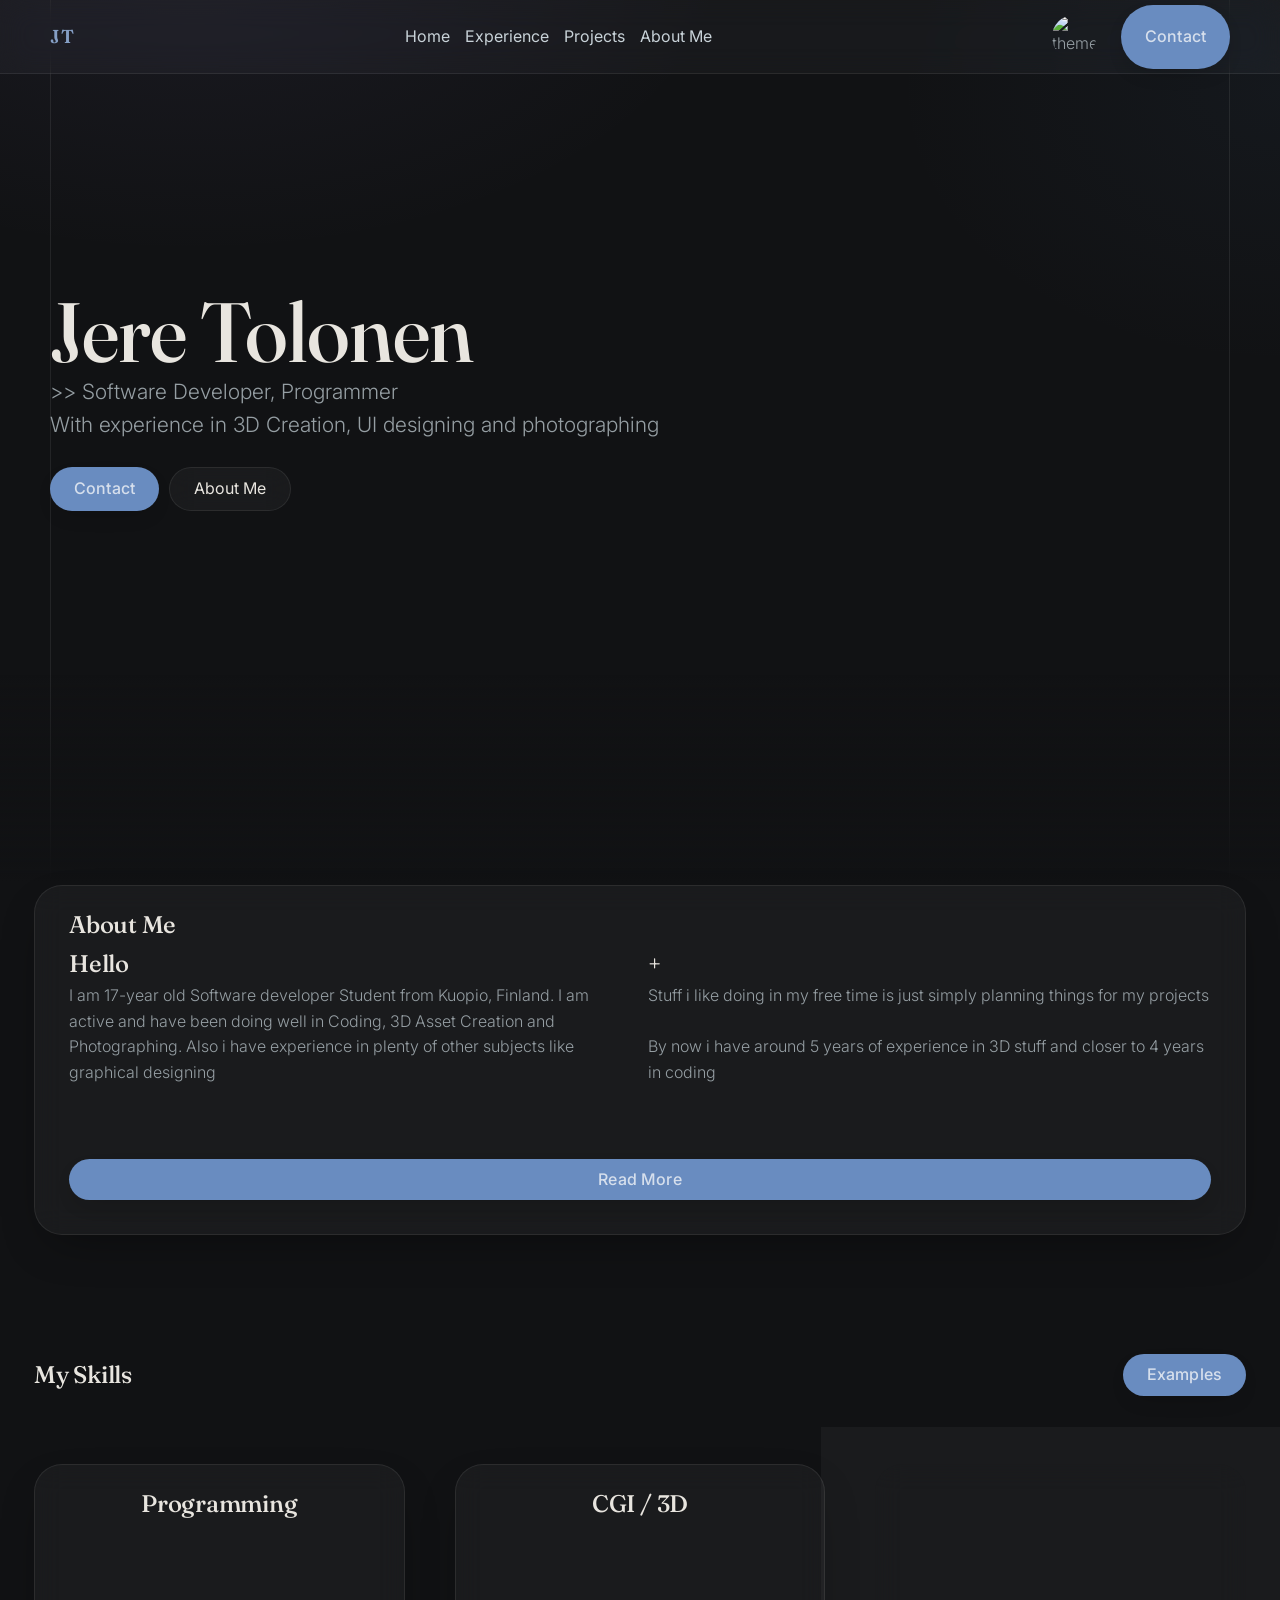
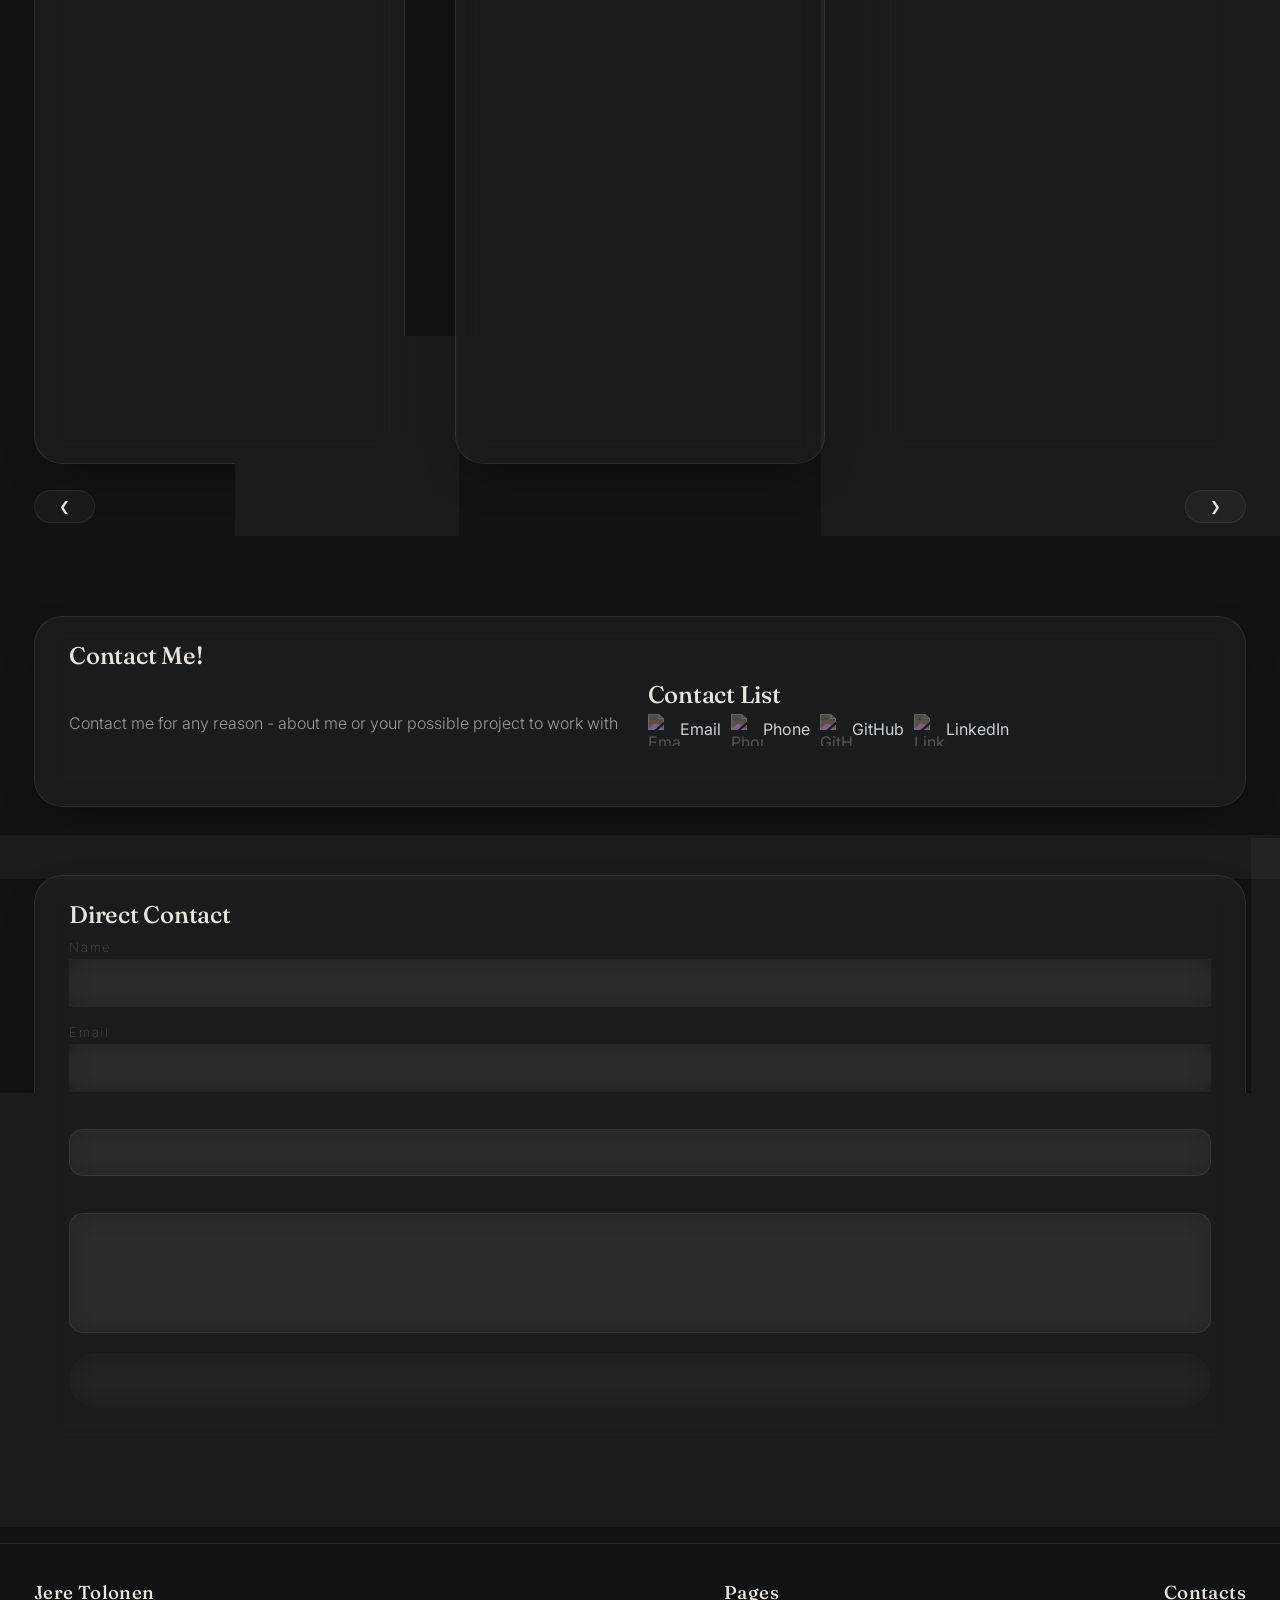
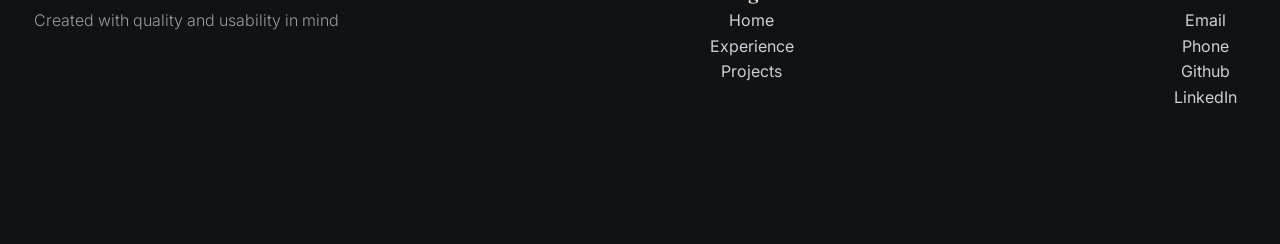
==== index.html @ cc331363 "updated nav with aboutme" ====
<!DOCTYPE html>
<html lang="en">
<head>
    <meta charset="UTF-8">
    <meta name="viewport" content="width=device-width, initial-scale=1.0">
    <title>Home</title>
    <link rel="stylesheet" href="assets/css/style.css">
    <link rel="stylesheet" href="assets/css/dark.css"  id="stylesheet">
    <link rel="icon" type="image/x-icon" href="assets/icons/favicon/dark.png" id="favicon">
</head>
<body>
    <div class="top-line"></div>
    <div class="top-gradient"></div>
    <div class="top-nav row jcc doNotClose mob-view-1">
        <div class="max1600 row jcsb margin-1 doNotClose">
            <div class="nav-right-content asc tab-hide">
                <h3>JT</h3>
            </div>
            <div class="tab-show">
                <button type="button" id="openNav" class="doNotClose">=</button>
            </div>
            <div class="nav-middle-content row jcsb g15 tab-hide">
                <a href="index.html#" class="nav-link asc">Home</a>
                <a href="experience.html" class="nav-link asc">Experience</a>
                <a href="projects.html" class="nav-link asc">Projects</a>
                <a href="aboutme.html" class="nav-link asc">About Me</a>
            </div>
            <div class="nav-left-content asc g15 row">
                <img src="assets/icons/icon_toLight.svg" alt="theme" id="btnThemeChange" class="asc">
                <a href="#" class="main-btn tab-hide">Contact</a>
            </div>
        </div>
        <div id="mobNav" style="display: none;padding-inline: 15px;" class="col doNotClose">
                <a href="index.html#" class="nav-link mob-nav-link top-gray doNotClose">Home</a>
                <a href="experience.html" class="nav-link mob-nav-link top-gray doNotClose">Experience</a>
                <a href="projects.html" class="nav-link mob-nav-link top-gray doNotClose">Projects</a>
                <a href="aboutme.html" class="nav-link mob-nav-link top-gray doNotClose">About Me</a>
        </div>
        <script src="assets/js/openNav.js"></script>
    </div>
    <div class="row jcc">
        <div class="max1600 row jcsb margin-1">
            <div class="h800p col jcc">
                <h1 class="hero-header">Jere Tolonen</h1>
                <p class="hero-paragraph">>> Software Developer, Programmer</p>
                <p class="hero-paragraph">With experience in 3D Creation, UI designing and photographing</p>
                <br>
                <div class="row g10 mob-flex-wrap">
                    <a href="#contact" class="main-btn fs22">Contact</a>
                    <a href="#info" class="secondary-btn fs22">About Me</a>
                </div>
            </div>
        </div>
    </div>

    <br id="info"><br>
    <div class="row jcc">
        <div class="max1600 row jcsb g50 general-padding">
            <div class="m-h350p col container w100 h100 jcsb general-padding">
                <div class="col">
                    <h2>About Me</h2>
                    <div class="row w100 jcsb mob-view-1 g15">
                        <div class="col w100 jcc">
                            <h2>Hello</h2>
                            <p class="fs22">
                                I am 17-year old Software developer Student from Kuopio, Finland.
                                I am active and have been doing well in Coding, 3D Asset Creation and Photographing. 
                                Also i have experience in plenty of other subjects like graphical designing
                                <br><br>
                            </p>
                        </div>
                        <div class="col w100 jcc">
                            <h2>+</h2>
                            <p class="fs22">
                                Stuff i like doing in my free time is just simply planning things for my projects
                                <br><br>
                                By now i have around 5 years of experience in 3D stuff and closer to 4 years in coding
                            </p>
                            <br>
                        </div>
                    </div>
                </div>
                <div class="row">
                    <a href="aboutme.html" class="main-btn fs22 w100">Read More</a>
                </div>
            </div>
        </div>
    </div>
    <br id="abt"><br>
    <div class="row jcc">
        <div class="max1600 row jcsb g25 general-padding aic">
            <h2>
                My Skills
            </h2>
            <a href="projects.html" class="main-btn fs22">Examples</a>
        </div>
    </div>
    <div class="row jcc">
        <div class="max1600 w100 general-padding">

            <div class="carousel-wrapper">

                <div class="carousel-viewport">
                    <div class="row jcsb g50 mob-view-1 carousel-track" id="carouselTrack">

                        <div class="h600p col container w100 h100 jcsb aic click-hover"
                            onclick="window.location.href='projects.html#programming'">
                            <h2>Programming</h2>
                            <div class="img-wrapper">
                                <img src="assets/images/programming.webp" class="img-showcase">
                            </div>
                        </div>

                        <div class="h600p col container w100 h100 jcsb aic click-hover"
                            onclick="window.location.href='projects.html#threed'">
                            <h2>CGI / 3D</h2>
                            <div class="img-wrapper">
                                <img src="assets/images/placeholder.webp" class="img-showcase">
                            </div>
                        </div>

                        <div class="h600p col container w100 h100 jcsb aic click-hover"
                            onclick="window.location.href='projects.html#designing'">
                            <h2>UI / Graphics Design</h2>
                            <div class="img-wrapper">
                                <img src="assets/images/placeholder.webp" class="img-showcase">
                            </div>
                        </div>

                    </div>
                </div>
                <br>
                <div class="tab-hide row jcsb" id="caroucel-buttons">
                    <button class="secondary-btn " onclick="slideCarousel(-300)">❮</button>
                    <button class="secondary-btn " onclick="slideCarousel(300)">❯</button>
                </div>
            </div>

        </div>
    </div>
    <script src="assets/js/skill_caroucel.js"></script>
    <br>
    <div class="row jcc" id="contact">
        <div class="max1600 row jcsb g50 general-padding">
            <div class="m-h100p col container w100 h100 jcsb general-padding">
                <div class="col">
                    <h2>Contact Me!</h2>
                    <div class="row w100 aic jcsb mob-view-1 g15">
                        <div class="col w100">
                            <p class="fs22">
                                Contact me for any reason - about me or your possible project to work with
                            </p>
                        </div>
                        <div class="col w100">
                            <h2>Contact List</h2>
                            <p class="fs22 row g10 mob-flex-wrap">
                                <a href="mailto:tolonenjere0@gmail.com" class="nav-link asc row aic "><img src="assets/icons/contact32.png" alt="Email" class="h32p w32p ico-invert"> Email</a>
                                <a href="tel:+358401687440" class="nav-link asc row aic "><img src="assets/icons/earth32.png" alt="Phone" class="h32p w32p ico-invert"> Phone</a>
                                <a href="https://github.com/VisualPlate" class="nav-link asc row aic "><img src="assets/icons/brands-github.svg" alt="GitHub" class="h32p w32p ico-invert"> GitHub</a>
                                <a href="https://www.linkedin.com/in/jere-tolonen/" class="nav-link asc row aic "><img src="assets/icons/brands-linkedin-in.svg" alt="LinkedIn" class="h32p w32p ico-invert">LinkedIn</a>
                            </p>
                            <br>
                        </div>
                    </div>
                </div>
            </div>
        </div>
    </div>
    <div class="row jcc">
        <div class="max1600 row jcsb g50 general-padding">
            <div class="m-h350p col container w100 h100 jcsb general-padding">
                <h2>Direct Contact</h2>
                <div class="col">
                    <form id="contact-form" class="w100">
                        <input type="hidden" name="time" id="dateData" value="">
                        <label>Name</label><br>
                        <input type="text" name="name" required class="w100">
                        <label>Email</label><br>
                        <input type="email" name="email" required class="w100">
                        <label>Subject</label><br>
                        <input type="text" name="title" required class="w100">
                        <label>Message</label><br>
                        <textarea name="message" required class="w100"></textarea>
                        <br>
                        <input type="submit" value="Send" class="w100 container col jcc aic" id="btnSubmit">
                    </form> 
                    <script type="text/javascript" src="https://cdn.jsdelivr.net/npm/@emailjs/browser@4/dist/email.min.js"></script>
                    <script type="text/javascript">
                        (function() {
                            emailjs.init({
                              publicKey: "Tw5zwqrTEbkOiDViO",
                            });
                        })();
                    </script>
                    <script type="text/javascript">
                            window.onload = function() {
                                document.getElementById('contact-form').addEventListener('submit', function(event) {
                                    event.preventDefault();
                                    emailjs.sendForm('service_gihnpk8', 'template_mrg7cyg', this)
                                        .then(() => {
                                            console.log('SUCCESS!');
                                            document.getElementById("btnSubmit").disabled = true
                                        }, (error) => {
                                            console.log('FAILED...', error);
                                        });
                                });
                            }
                        const curDate = new Date();
                        const dateData = document.getElementById("dateData");
                        dateData.value = curDate;
                    </script>
                </div>
            </div>
        </div>
    </div>
    <br><br>
    <div class="row jcc top-gray">
        <div class="max1600 col jcsb general-padding">
            <div class="row jcsb mob-view-2">
                <div>
                    <h3>Jere Tolonen</h3>
                    <p>
                        Created with quality and usability in mind
                    </p>
                </div>
                <div class="col aic">
                    <h3>Pages</h3>
                    <a href="index.html#" class="nav-link">Home</a>
                    <a href="experience.html#" class="nav-link">Experience</a>
                    <a href="projects.html#" class="nav-link">Projects</a>
                </div>
                <div class="col aic">
                    <h3>Contacts</h3>
                    <a href="mailto:tolonenjere0@gmail.com" class="nav-link"> Email</a>
                    <a href="tel:+358401687440" class="nav-link"> Phone</a>
                    <a href="https://github.com/VisualPlate" class="nav-link"> Github</a>
                    <a href="https://www.linkedin.com/in/jere-tolonen/" class="nav-link"> LinkedIn</a>
                </div>
            </div>
        </div>
    </div>
    <div style="height: 100px;">
        
    </div>
    <script src="assets/js/theme.js"></script>
</body>
</html>
---- assets/css/style.css ----
@import url('https://fonts.googleapis.com/css2?family=Fraunces:ital,opsz,wght@0,9..144,300;0,9..144,400;0,9..144,500;0,9..144,600;1,9..144,400&family=Inter:wght@300;400;500;600&display=swap');

* {box-sizing: border-box;}

::-webkit-scrollbar {
  width: 10px;
  height: 10px;
}

::-webkit-scrollbar-track {
  background: var(--bg-body);
}

::-webkit-scrollbar-thumb {
  background: var(--gray-alt);
  border-radius: 10px;
}

::-webkit-scrollbar-thumb:hover {
  background: var(--accent1);
}

* {box-sizing: border-box;}
html {
    scroll-behavior: smooth;
}
html,body {
    height: 100%;
    margin: 0;
}
p {margin: 0;}
h1,h2,h3,h4,h5,h6 {
    margin: 0;
    color: var(--text-main);
    font-family: 'Fraunces', Georgia, serif;
    font-weight: 500;
    letter-spacing: -0.01em;
}
body{
    background: var(--bg-body);
    background-image:
        radial-gradient(ellipse 900px 500px at 15% -5%, rgba(150, 135, 217, 0.07), transparent 60%),
        radial-gradient(ellipse 700px 500px at 100% 10%, rgba(79, 121, 169, 0.06), transparent 55%);
    background-attachment: fixed;
    color: var(--text-secondary);
    font-family: 'Inter', 'Segoe UI', Tahoma, Geneva, Verdana, sans-serif;
    font-weight: 300;
    min-width: 300px;
    line-height: 1.6;
    -webkit-font-smoothing: antialiased;
    overflow-x: hidden;
}

/* ---------- structural chrome ---------- */
.top-gradient {
    position: fixed;
    top: 0;
    left: 0;
    width: 100%;
    height: 100%;
    background: linear-gradient(to bottom, #ffffff00 75%, var(--bg-body) 98%);
    pointer-events: none;
}
.top-line {
    position: fixed;
    top: 0;
    left: 0;
    width: calc(100% - 100px);
    height: 100%;
    border-inline: var(--gray) solid 1px;
    margin-inline: 50px;
    pointer-events: none;
    z-index: -1;
}
.top-nav {
    position: fixed;
    z-index: 1000;
    top: 0;
    left: 0;
    height: 74px;
    width: 100%;
    background-color: var(--bg-nav-alt);
    backdrop-filter: blur(var(--glass-blur)) saturate(140%);
    -webkit-backdrop-filter: blur(var(--glass-blur)) saturate(140%);
    border-bottom: var(--glass-border) 1px solid;
    transition: background-color .3s ease, border-color .3s ease;
}
.top-nav h3 {
    font-family: 'Fraunces', Georgia, serif;
    letter-spacing: 0.06em;
    font-weight: 600;
    background: var(--accent1-soft);
    -webkit-background-clip: text;
    background-clip: text;
    color: transparent;
}
.margin-1 {
    width: calc(100% - 100px);
    margin-inline: 50px;
}
.mob-view-1 {
    display: flex;
    flex-direction: row;
}
.max1600 {max-width: 1600px; width: 100%;}
.max1400 {max-width: 1400px; width: 100%;}
.max1200 {max-width: 1200px; width: 100%;}
.row,.col {display: flex;}
.row {flex-direction: row;}
.col {flex-direction: column;}

.jcsb {justify-content: space-between;}
.jcc {justify-content: center;}

.aic {align-items: center;}
.ail {align-items: left;}
.air {align-items: right;}

/*align self*/
.asc,.asl,.asr {display: flex;}
.asc {align-self: center;}
.asl {align-self: left;}
.asr {align-self: right;}

/*justify self*/
.jsc,.jsl,.jsr {display: flex;}
.jsc {justify-self: center;}
.jsl {justify-self: left;}
.jsr {justify-self: right;}

.w100 {width: 100%;}
.w75 {width: 75%;}
.w50 {width: 50%;}


.w800p {width: 800px;}
.w600p {width: 600px;}
.w500p {width: 500px;}
.w400p {width: 400px;}
.w300p {width: 300px;}
.w200p {width: 200px;}
.w100p {width: 100px;}
.w32p {width: 32px;}

.h100 {height: 100%;}
.h50 {height: 50%;}

.vh100 {height: 100vh;}

.h800p {height: 800px;}
.h600p {height: 600px;}
.h500p {height: 500px;}
.h400p {height: 400px;}
.h300p {height: 300px;}
.h32p {height: 32px;}
.m-h600p {min-height: 600px;}
.m-h350p {min-height: 350px;}
.m-h150p {min-height: 150px;}
.m-h100p {min-height: 150px;}

.g5 {gap: 5px;}
.g10 {gap: 10px;}
.g15 {gap: 15px;}
.g25 {gap: 25px;}
.g50 {gap: 50px;}

.fs48 {font-size: 48px;}
.fs32 {font-size: 32px;}
.fs36 {font-size: 36px;}
.fs42 {font-size: 42px;}
.fs28 {font-size: 28px;}
.fs24 {font-size: 24px;}
.fs18 {font-size: 18px;}
.general-padding {padding: 34px;}

/* ---------- eyebrow / editorial labels ---------- */
.eyebrow {
    display: inline-flex;
    align-items: center;
    gap: 10px;
    font-family: 'Inter', sans-serif;
    font-size: 13px;
    font-weight: 500;
    letter-spacing: 0.24em;
    text-transform: uppercase;
    color: var(--accent1);
    margin-bottom: 14px;
}
.eyebrow::before {
    content: "";
    width: 22px;
    height: 1px;
    background: linear-gradient(90deg, var(--accent2), var(--accent1));
}

.text-gradient-accent1 {
    background: linear-gradient(135deg, var(--accent1-soft) 0%, var(--accent1) 45%, var(--accent2) 100%);
    -webkit-background-clip: text;
    background-clip: text;
    color: transparent;
}

/* ---------- theme toggle / hamburger ---------- */
#btnThemeChange{
    width: 64px;
    height: 64px;
    padding: 10px;
    border-radius: 50%;
    filter: invert(var(--image-invert-ratio));
    transition: background-color .25s ease, transform .4s cubic-bezier(.2,.8,.2,1), filter .2s ease;
}
#btnThemeChange:hover{
    background-color: var(--glass-bg-strong);
    filter: invert(var(--image-invert-ratio-h));
    transform: rotate(25deg);
}
.nav-link {
    color: var(--text-main-alt);
    text-decoration: none;
    position: relative;
    font-weight: 400;
    transition: color .25s ease;
}
.nav-link::after {
    content: "";
    position: absolute;
    left: 0;
    bottom: -4px;
    width: 0%;
    height: 1px;
    background: linear-gradient(90deg, var(--accent2), var(--accent1));
    transition: width .3s ease;
}
.nav-link:hover {
    color: var(--accent1-soft);
    text-decoration: none;
}
.nav-link:hover::after {
    width: 100%;
}

/* ---------- buttons ---------- */
button {
    display: flex;
    align-items: center;
    justify-content: center;
    max-height: 64px;
}
.main-btn {
    color: var(--btn-text);
    background: var(--btn-bg);
    padding: 8px 24px;
    border-radius: 999px;
    font-weight: 500;
    text-decoration: none;
    display: inline-flex;
    align-items: center;
    justify-content: center;
    box-shadow: var(--shadow-soft);
    transition:  box-shadow .3s ease, background .3s ease;
    letter-spacing: 0.01em;
}
.main-btn:hover {
    background: var(--btn-bg-hover);
    box-shadow: var(--glow-accent1);
}

.secondary-btn {
    color: var(--text-main);
    background: var(--glass-bg);
    border-radius: 999px;
    padding: 8px 24px;
    font-weight: 400;
    text-decoration: none;
    border: var(--glass-border) solid 1px;
    display: inline-flex;
    align-items: center;
    justify-content: center;
    backdrop-filter: blur(var(--glass-blur));
    -webkit-backdrop-filter: blur(var(--glass-blur));
    transition: border-color .3s ease, color .3s ease, box-shadow .3s ease;
}
.secondary-btn:hover {
    color: var(--accent1-soft);
    border: var(--accent1) solid 1px;
    box-shadow: var(--glow-accent1);
}

/* ---------- hero ---------- */
.hero-header {
    font-size: 84px;
    line-height: 1.02;
    font-weight: 500;
}
.hero-paragraph {
    font-size: 21px;
    font-weight: 300;
    color: var(--text-secondary);
    max-width: 620px;
}

/* ---------- glass containers ---------- */
.container {
    border: var(--glass-border) 1px solid;
    padding-top: 20px;
    background: var(--glass-bg);
    backdrop-filter: blur(var(--glass-blur)) saturate(120%);
    -webkit-backdrop-filter: blur(var(--glass-blur)) saturate(120%);
    border-radius: 28px;
    box-shadow: var(--shadow-ambient);
    transition: border-color .4s ease, box-shadow .4s ease, transform .4s cubic-bezier(.2,.8,.2,1), background .4s ease;
}
.container-no-p {
    border: var(--glass-border) 1px solid;
    background: var(--glass-bg);
    backdrop-filter: blur(var(--glass-blur)) saturate(120%);
    -webkit-backdrop-filter: blur(var(--glass-blur)) saturate(120%);
    border-radius: 28px;
    box-shadow: var(--shadow-ambient);
    transition: border-color .4s ease, box-shadow .4s ease, transform .4s cubic-bezier(.2,.8,.2,1), background .4s ease;
}
.img-wrapper {
    width: 100%;
    aspect-ratio: 1 / 1;
    overflow: hidden;
    border-radius: 28px;
    max-height: 400px;
}
.img-showcase {
    object-fit: cover;
    transform: rotateX(65deg) rotateZ(35deg) translateY(-440px) translateX(-200px);
    position: relative;
    z-index: 1;
    filter: saturate(0.9) contrast(1.05);
}
.img-project {
    border-radius: 28px;
    border-top-right-radius: 0px;
    border-bottom-right-radius: 0px;
    width: 100%;
    min-width: 500px;
    height: 100%;
    object-fit: cover;
    filter: saturate(0.92) contrast(1.03);
}
.click-hover {cursor: pointer;}
#openNav {
    width: 50px;
    height: 50px;
    border: var(--glass-border) 1px solid;
    background: var(--glass-bg);
    backdrop-filter: blur(var(--glass-blur));
    -webkit-backdrop-filter: blur(var(--glass-blur));
    border-radius: 16px;
    color: var(--text-main);
    font-size: 28px;
    transition: transform .34s cubic-bezier(.2,.8,.2,1), color .3s ease, border-color .3s ease;
}
#openNav:hover {
    color: var(--accent1);
    border-color: var(--accent1);
    transform: rotateZ(-90deg);
}
.top-gray {
    border-top: var(--glass-border) solid 1px;
    margin-top: 3px;
}
.ico-invert {
    filter: invert(var(--icon-invert-ratio));
    transition: filter .25s ease, opacity .25s ease;
    opacity: 0.85;
}
.ico-invert:hover {
    filter: invert(var(--icon-invert-ratio-h));
    opacity: 1;
}

input, textarea {
    border: 1px solid var(--glass-border);
    color: var(--text-main);
    background-color: var(--glass-bg);
    backdrop-filter: blur(var(--glass-blur));
    -webkit-backdrop-filter: blur(var(--glass-blur));
    border-radius: 14px;
    resize: none;
    min-height: 46px;
    overflow: auto;
    padding: 12px 16px;
    font-family: 'Inter', sans-serif;
    font-size: 18px;
    margin-bottom: 12px;
    transition: border-color .25s ease, box-shadow .25s ease;
}
input:focus, textarea:focus {
    outline: none;
    border-color: var(--accent1);
    box-shadow: var(--glow-accent1);
}
textarea {
    min-height: 120px;
}
label {
    font-size: 13px;
    letter-spacing: 0.14em;
    text-transform: capitalize;
    color: var(--text-faint);
    font-weight: 100;
}

/* ---------- footer ---------- */
.top-gray h3 {
    letter-spacing: 0.02em;
}

/* ---------- scroll reveal ---------- */
.reveal {
    opacity: 0;
    transform: translateY(28px);
    filter: blur(6px);
    transition: opacity .8s cubic-bezier(.2,.8,.2,1), transform .8s cubic-bezier(.2,.8,.2,1), filter .8s ease;
}
.reveal.visible {
    opacity: 1;
    transform: translateY(0);
    filter: blur(0);
}

@media (min-width:1000px) {
    .tab-show {
        display: none;
    }
    .container:hover {
        border-color: var(--glass-border-strong);
        box-shadow: var(--shadow-ambient), var(--glow-accent1);
    }
    .container-no-p:hover {
        border-color: var(--glass-border-strong);
        box-shadow: var(--shadow-ambient), var(--glow-accent1);
    }

    .img-showcase:hover {
        animation: forwards infinite img-showcase-mover 5s ease-in-out;
    }
    @keyframes img-showcase-mover {
        0% {
            transform: rotateX(65deg) rotateZ(35deg) translateY(-440px) translateX(-200px);
        }
        50% {
            transform: rotateX(65deg) rotateZ(35deg) translateY(-400px) translateX(-200px);
        }
        100% {
            transform: rotateX(65deg) rotateZ(35deg) translateY(-440px) translateX(-200px);
        }
    }
}
@media (min-width:1364px) {
    #caroucel-buttons {
        display: none;
    }
}
@media (max-width:1000px) {
    .tab-show {
        display: flex;
    }
    .tab-hide {
        display: none;
    }
    #btnThemeChange {
        position: fixed;
        top: 10px;
        right: 42px;
        z-index: 1005;
    }
    .img-showcase { 
        transform: rotateX(65deg) rotateZ(35deg) translateY(-600px) translateX(-550px);
    }
    .hero-header {
        font-size: 56px;
    }

    .img-wrapper {
        margin: unset;
        max-height: unset;
    }
    .mob-view-1 {
        flex-direction: column;
    }
    .top-nav {
        height: auto;
        padding-block: 15px;
    }
    .mob-nav-link {
        font-size: 38px;
    }
    .img-project {
        width: 100%;
        aspect-ratio: 2 / 1;
        min-width: unset;
    }
}
@media (max-width:800px) {
    
    .img-showcase { 
        transform: rotateX(65deg) rotateZ(35deg) translateY(-300px) translateX(-350px);
    }
    .hero-header {
        font-size: 44px;
    }
    
}
@media (max-width:600px) {
    .mob-view-2 {
        flex-direction: column;
    }
    .mob-flex-wrap {
        display: flex;
        flex-direction: row;
        flex-wrap: wrap;
        margin-inline: 12px;
    }
    .mob-flex-wrap a {
        width: 100% !important;
    }
}
---- assets/css/dark.css ----
:root {
    /* core surfaces */
    --bg-body: #111214;
    --bg-body-alt: #15171a;
    --bg-nav: #141619;
    --bg-nav-alt: rgba(255,255,255,0.03);

    /* surfaces / glass */
    --glass-bg: rgba(255,255,255,0.04);
    --glass-bg-strong: rgba(255,255,255,0.06);
    --glass-border: rgba(255,255,255,0.08);
    --glass-border-strong: rgba(255,255,255,0.12);
    --glass-blur: 14px;

    /* accent palette (muted bronze) */
    --accent1: #385888;
    --accent1-soft: #859fc5;
    --accent2: #698cc0;
    --accent2-deep: #87a5d1;

    /* buttons */
    --btn-bg: var(--accent2);
    --btn-bg-hover: var(--accent2-deep);
    --btn-text: #d6dfec;

    /* typography */
    --text-main: #e8e5df;
    --text-main-alt: #c8d2d8;
    --text-secondary: #959ea3;
    --text-faint: #6f777b;

    /* borders / neutrals */
    --gray: rgba(255,255,255,0.08);
    --gray-alt: rgba(255,255,255,0.14);
    --dark-gray: rgba(0,0,0,0.32);

    /* shadows */
    --shadow-ambient: 0 18px 48px -18px rgba(0,0,0,0.45);
    --shadow-soft: 0 8px 24px -12px rgba(0,0,0,0.32);
    --glow-accent1: 0 0 0 1px rgba(130, 175, 201,0.18),
                    0 6px 18px -8px rgba(130, 175, 201, 0.18);

    /* radii (less rounded) */
    --radius-sm: 8px;
    --radius-md: 12px;
    --radius-lg: 16px;
    --radius-xl: 20px;

    /* images */
    --image-invert-ratio: 0%;
    --image-invert-ratio-h: 12%;

    --icon-invert-ratio:70%;
    --icon-invert-ratio-h:80%;
}
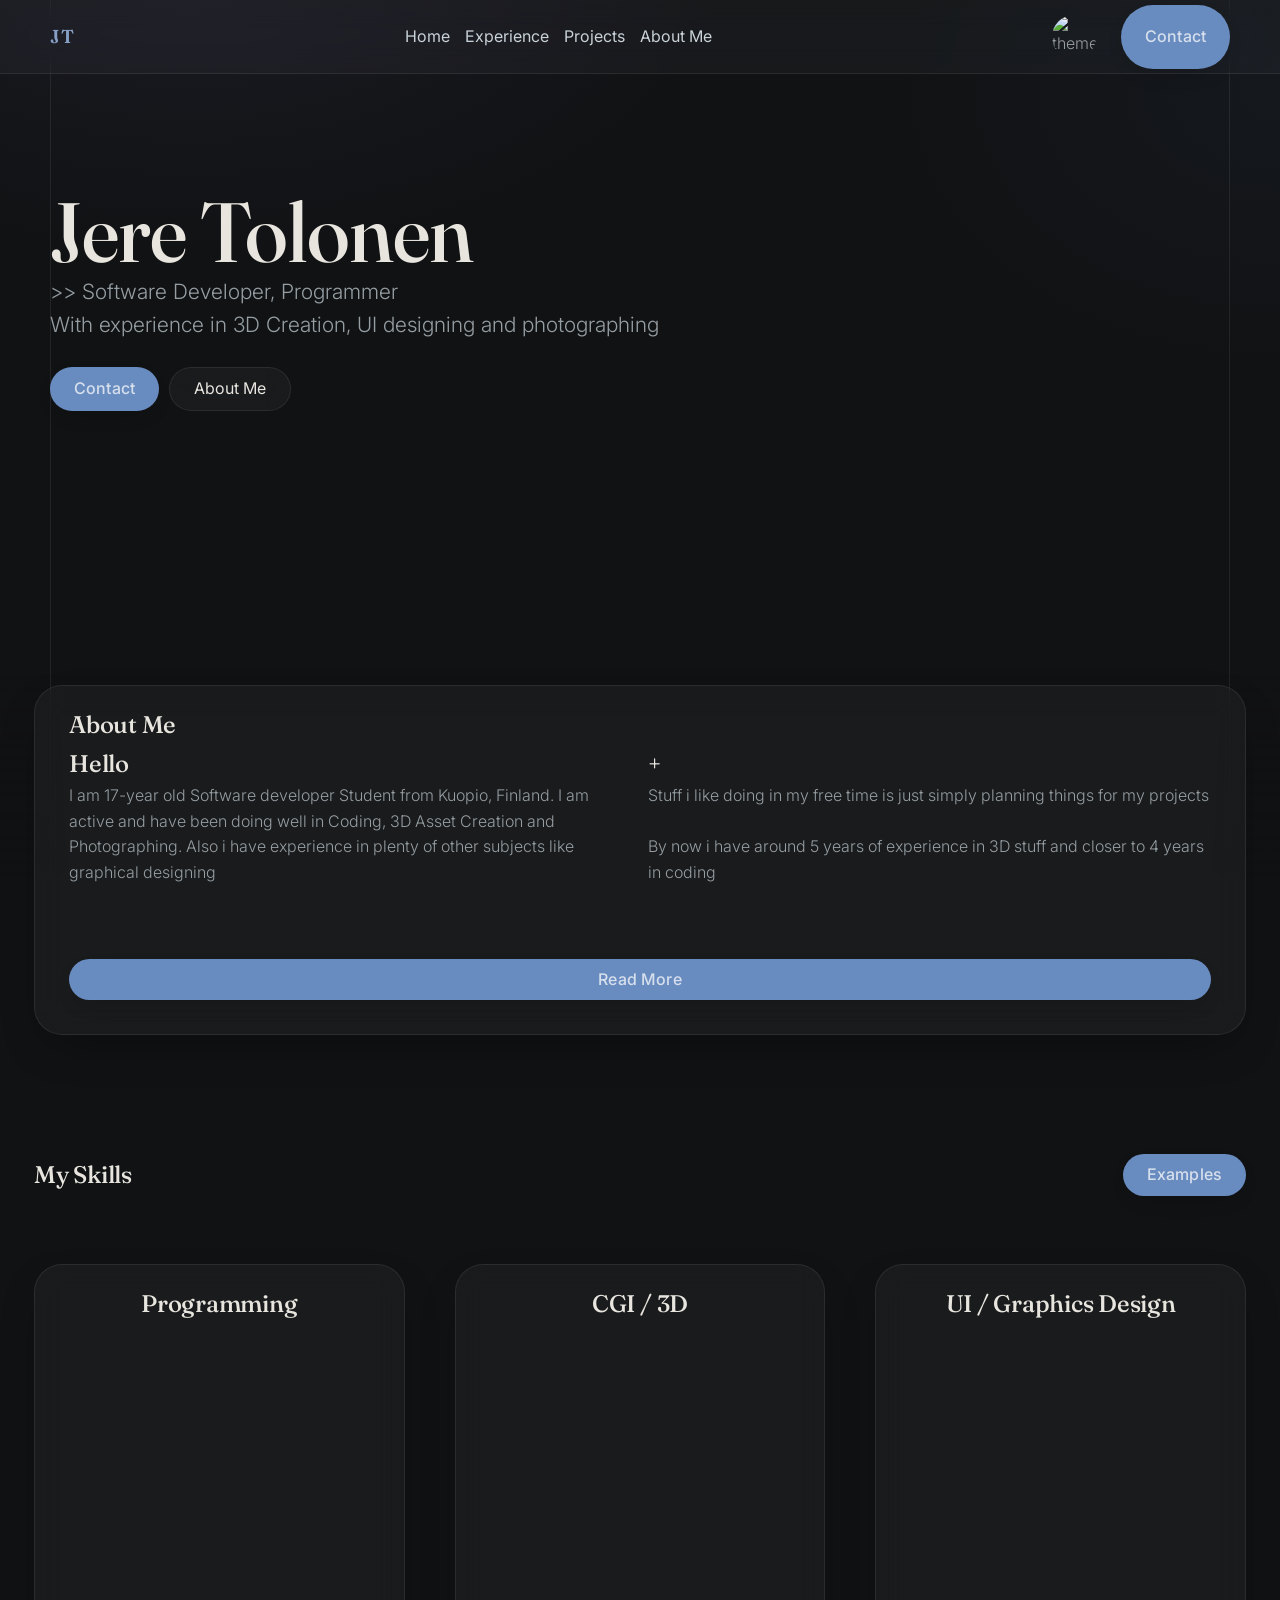
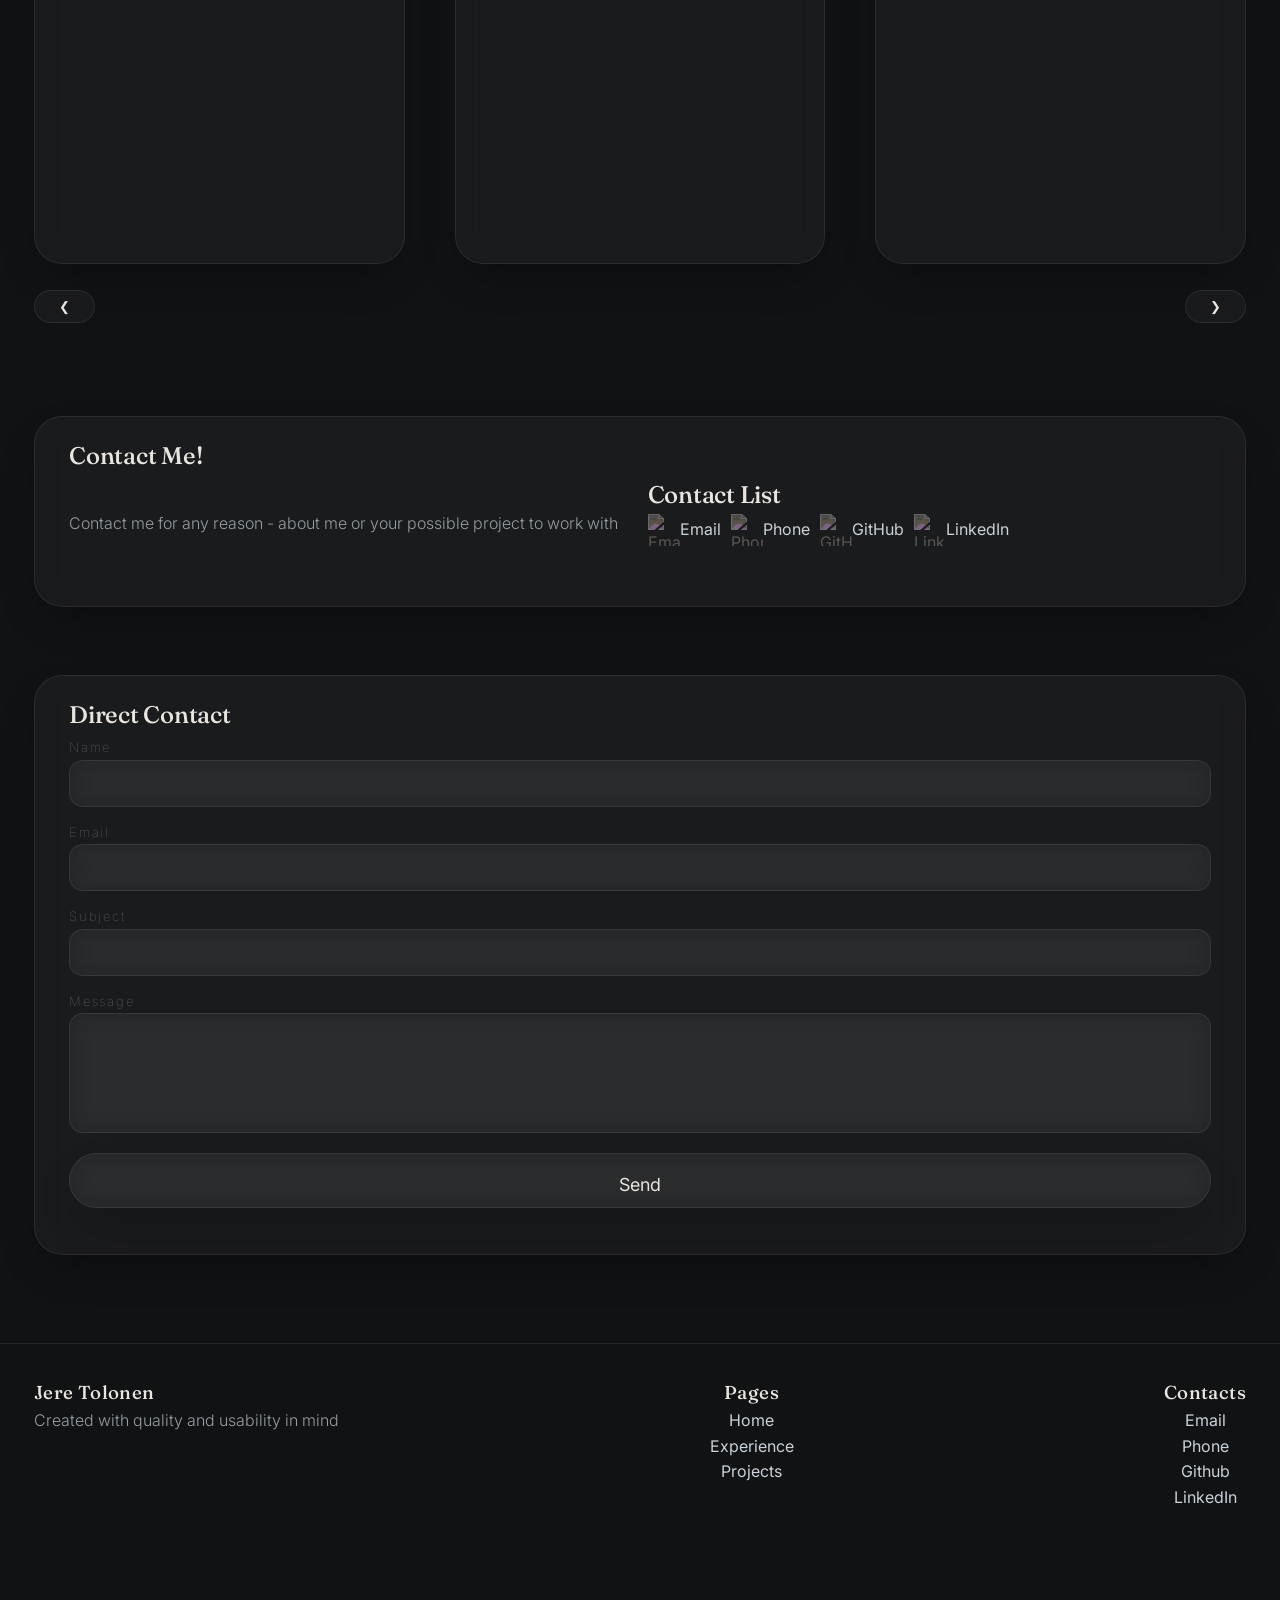
==== commit cd3e4f67: "changed scaling of hero sections" ====
--- a/index.html
+++ b/index.html
@@ -31,16 +31,16 @@
             </div>
         </div>
         <div id="mobNav" style="display: none;padding-inline: 15px;" class="col doNotClose">
-                <a href="index.html#" class="nav-link mob-nav-link top-gray doNotClose">Home</a>
-                <a href="experience.html" class="nav-link mob-nav-link top-gray doNotClose">Experience</a>
-                <a href="projects.html" class="nav-link mob-nav-link top-gray doNotClose">Projects</a>
-                <a href="aboutme.html" class="nav-link mob-nav-link top-gray doNotClose">About Me</a>
+            <a href="index.html#" class="nav-link mob-nav-link top-gray doNotClose">Home</a>
+            <a href="experience.html" class="nav-link mob-nav-link top-gray doNotClose">Experience</a>
+            <a href="projects.html" class="nav-link mob-nav-link top-gray doNotClose">Projects</a>
+            <a href="aboutme.html" class="nav-link mob-nav-link top-gray doNotClose">About Me</a>
         </div>
         <script src="assets/js/openNav.js"></script>
     </div>
     <div class="row jcc">
         <div class="max1600 row jcsb margin-1">
-            <div class="h800p col jcc">
+            <div class="m-h600p col jcc">
                 <h1 class="hero-header">Jere Tolonen</h1>
                 <p class="hero-paragraph">>> Software Developer, Programmer</p>
                 <p class="hero-paragraph">With experience in 3D Creation, UI designing and photographing</p>
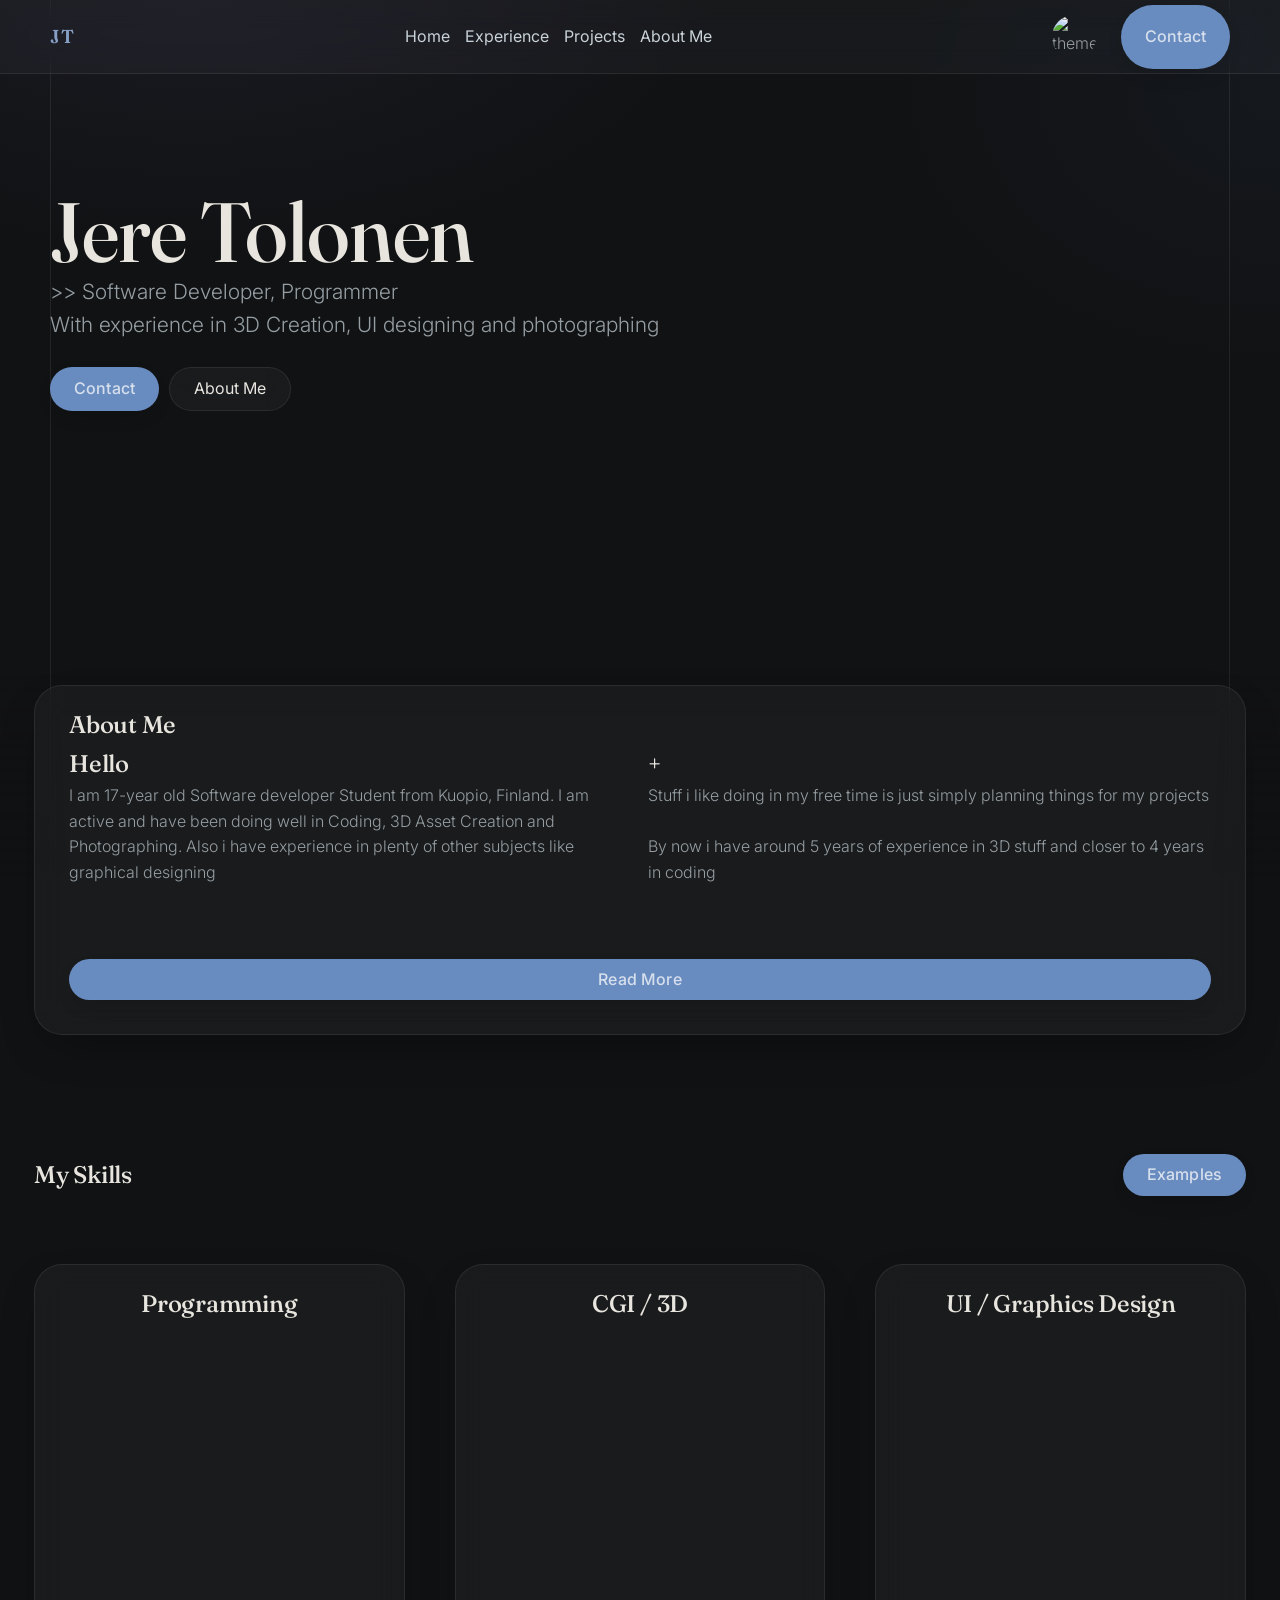
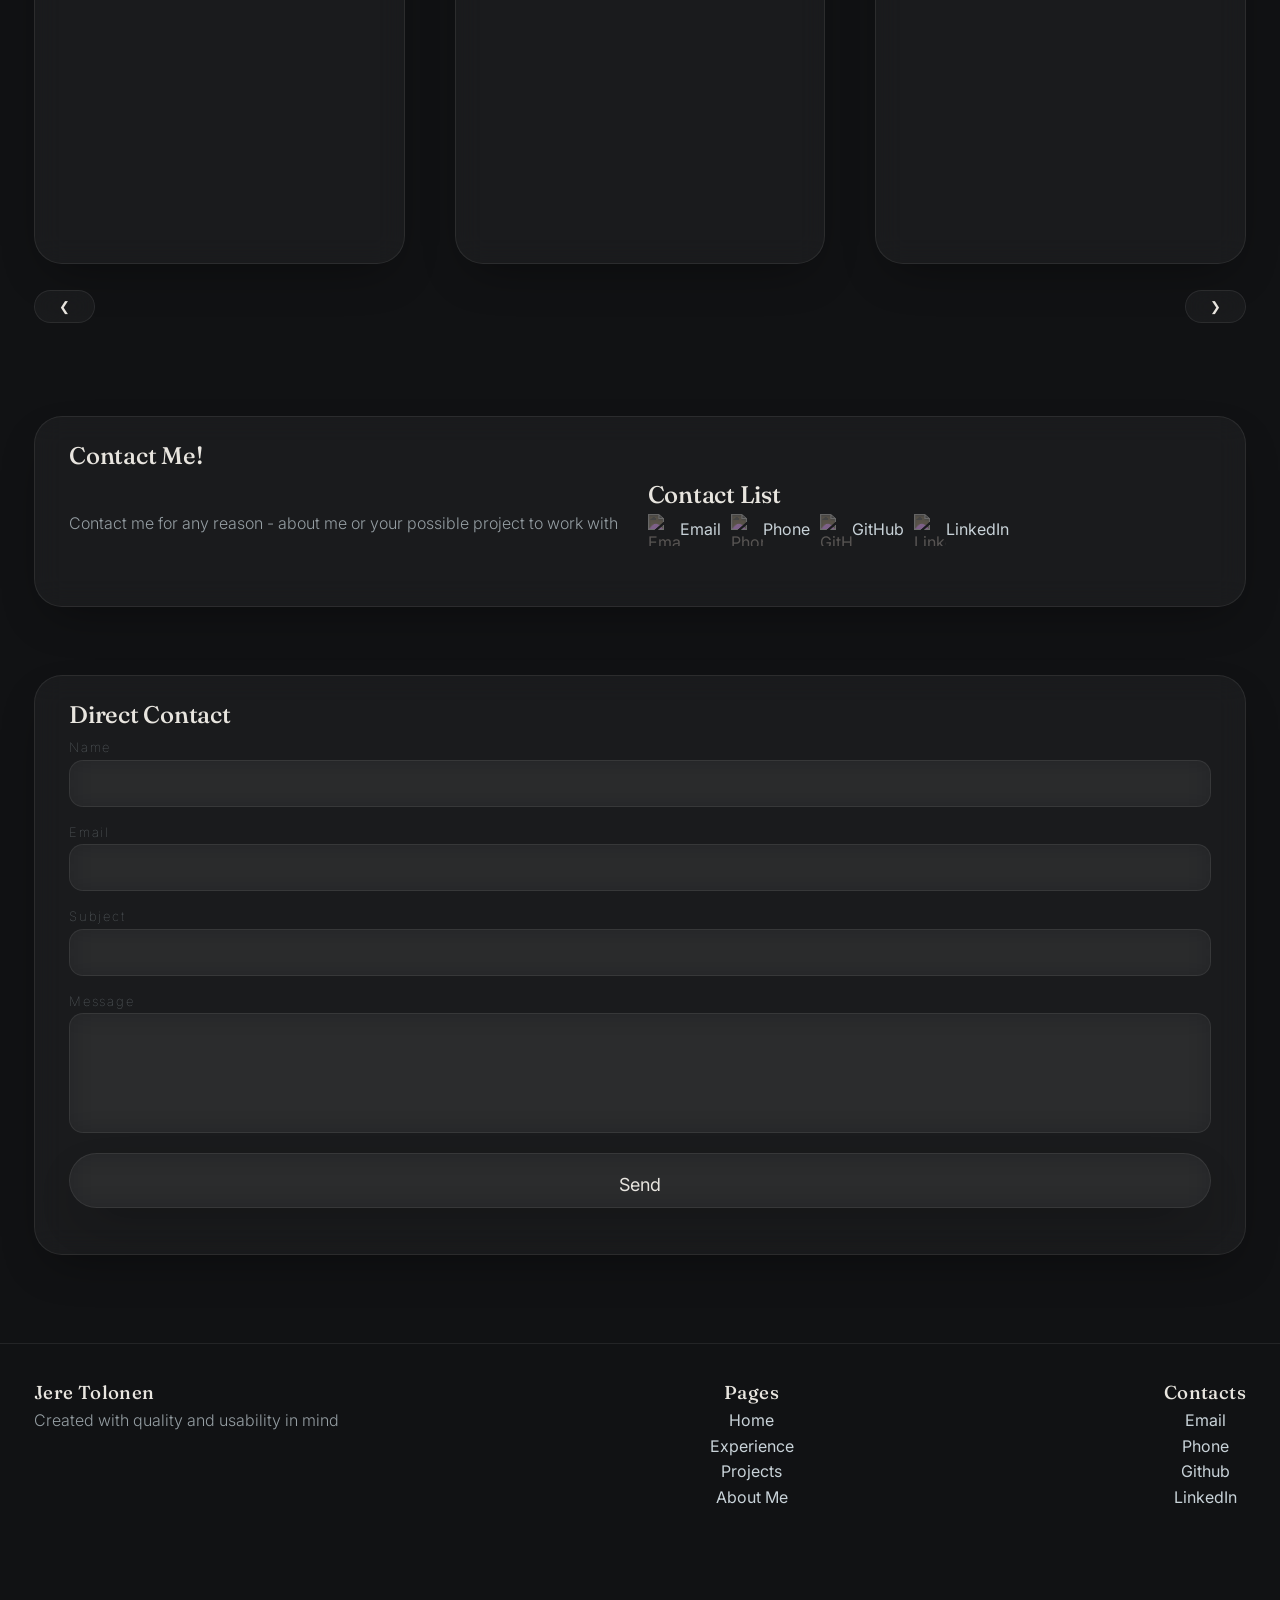
==== commit 22c675df: "quick improvement" ====
--- a/index.html
+++ b/index.html
@@ -228,6 +228,7 @@
                     <a href="index.html#" class="nav-link">Home</a>
                     <a href="experience.html#" class="nav-link">Experience</a>
                     <a href="projects.html#" class="nav-link">Projects</a>
+                    <a href="aboutme.html#" class="nav-link">About Me</a>
                 </div>
                 <div class="col aic">
                     <h3>Contacts</h3>
--- a/assets/css/style.css
+++ b/assets/css/style.css
@@ -212,7 +212,6 @@
 #btnThemeChange:hover{
     background-color: var(--glass-bg-strong);
     filter: invert(var(--image-invert-ratio-h));
-    transform: rotate(25deg);
 }
 .nav-link {
     color: var(--text-main-alt);
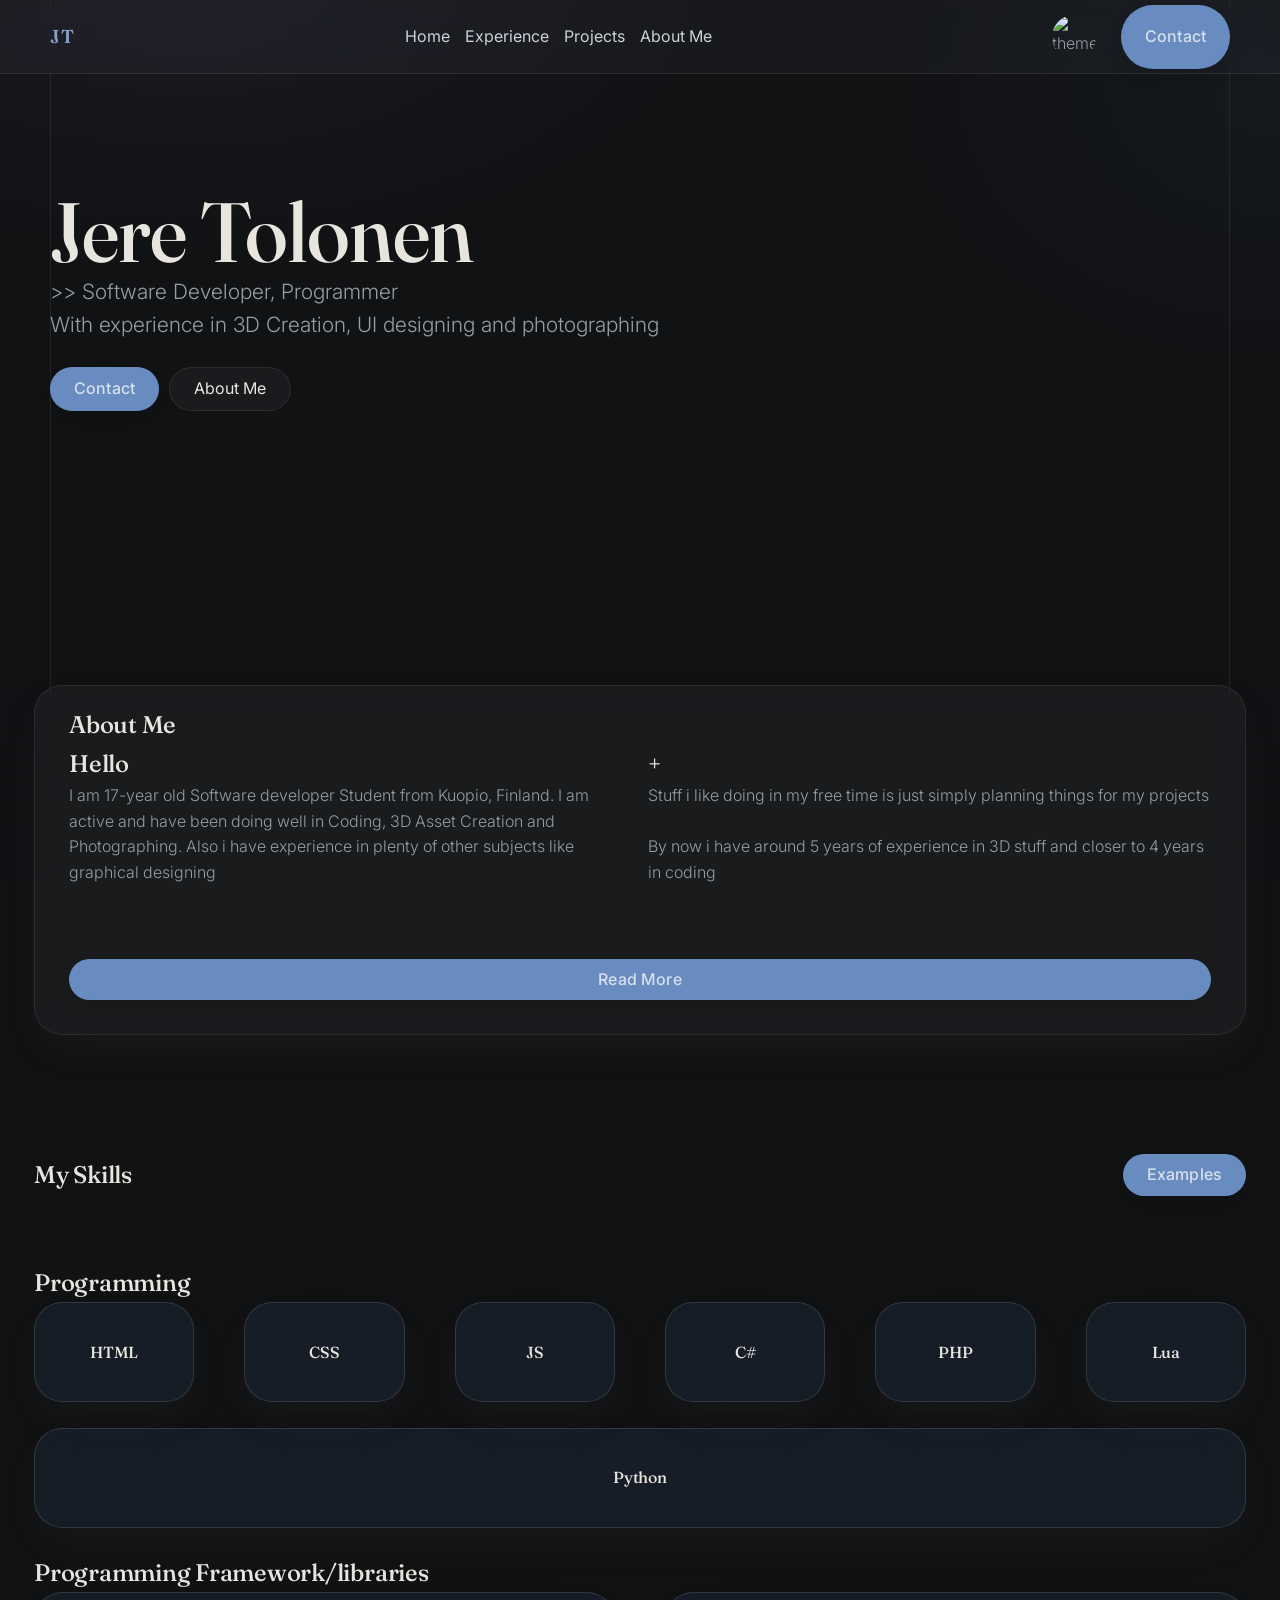
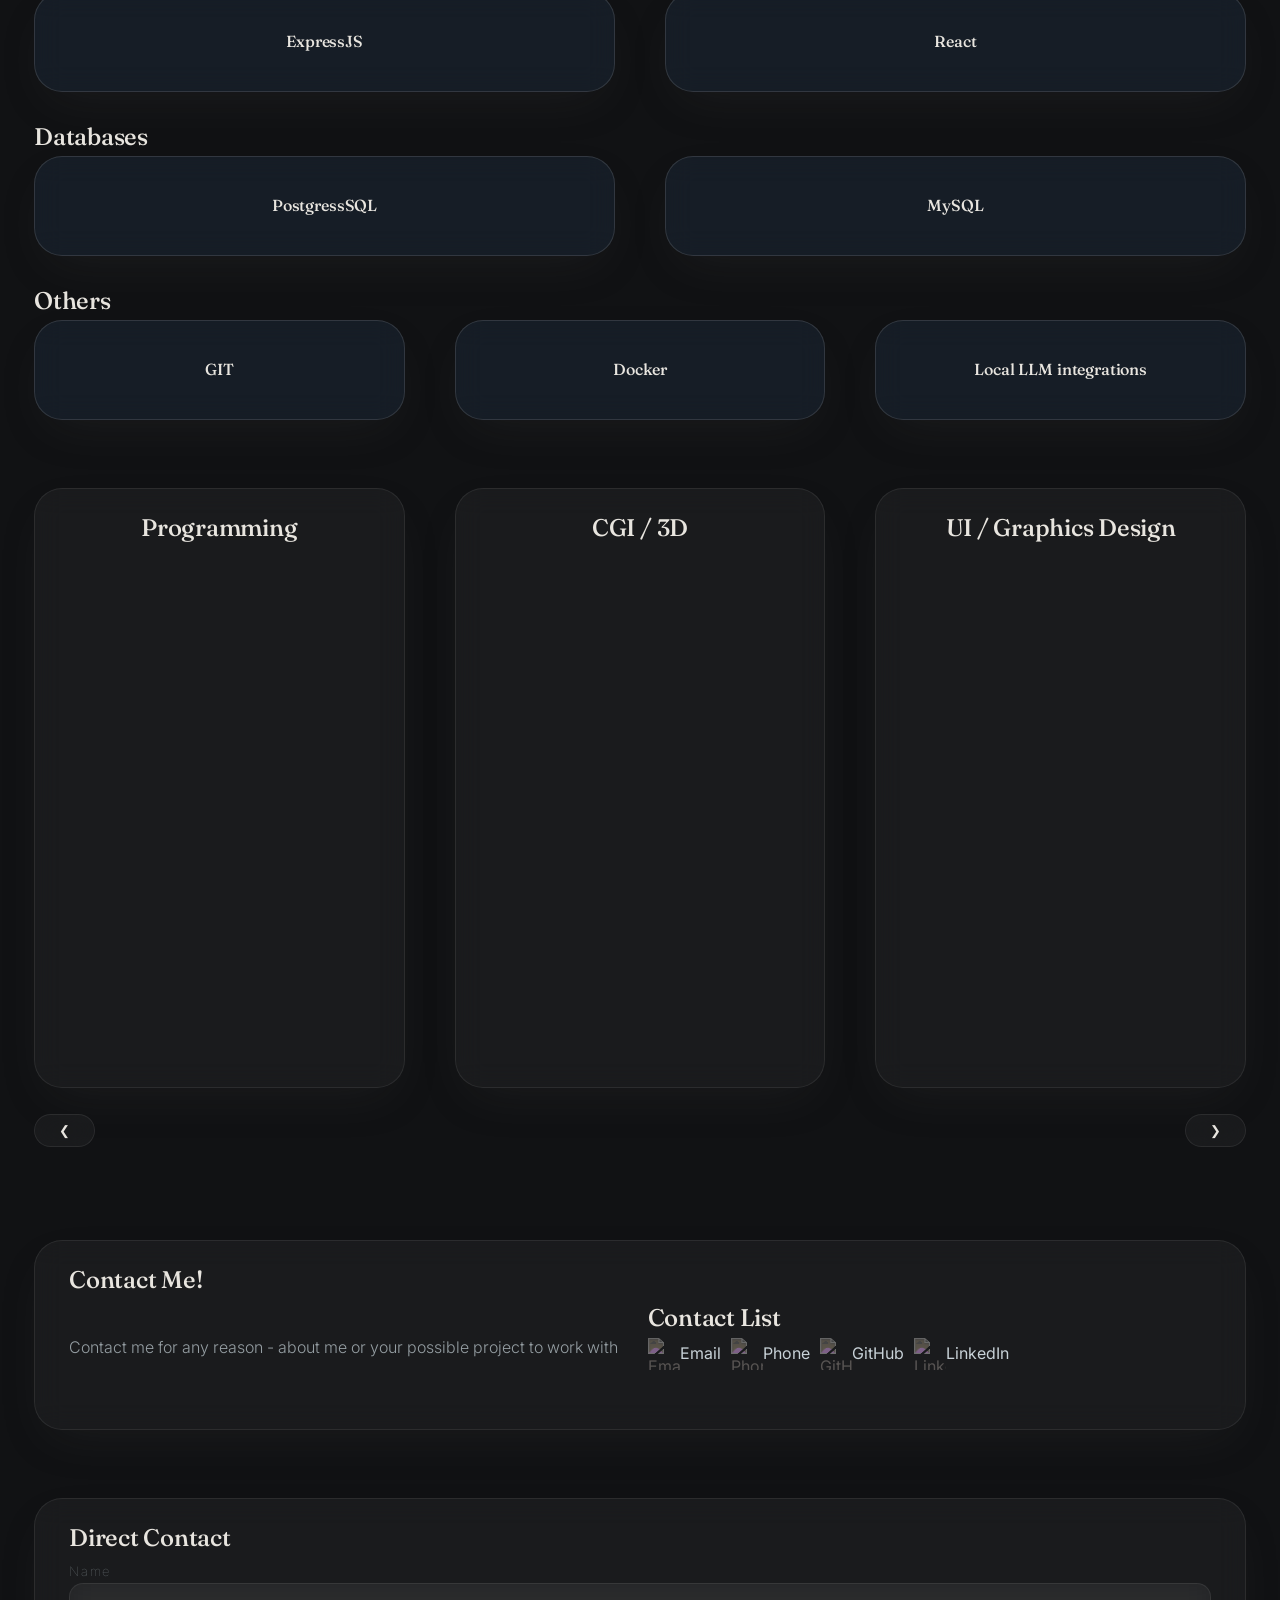
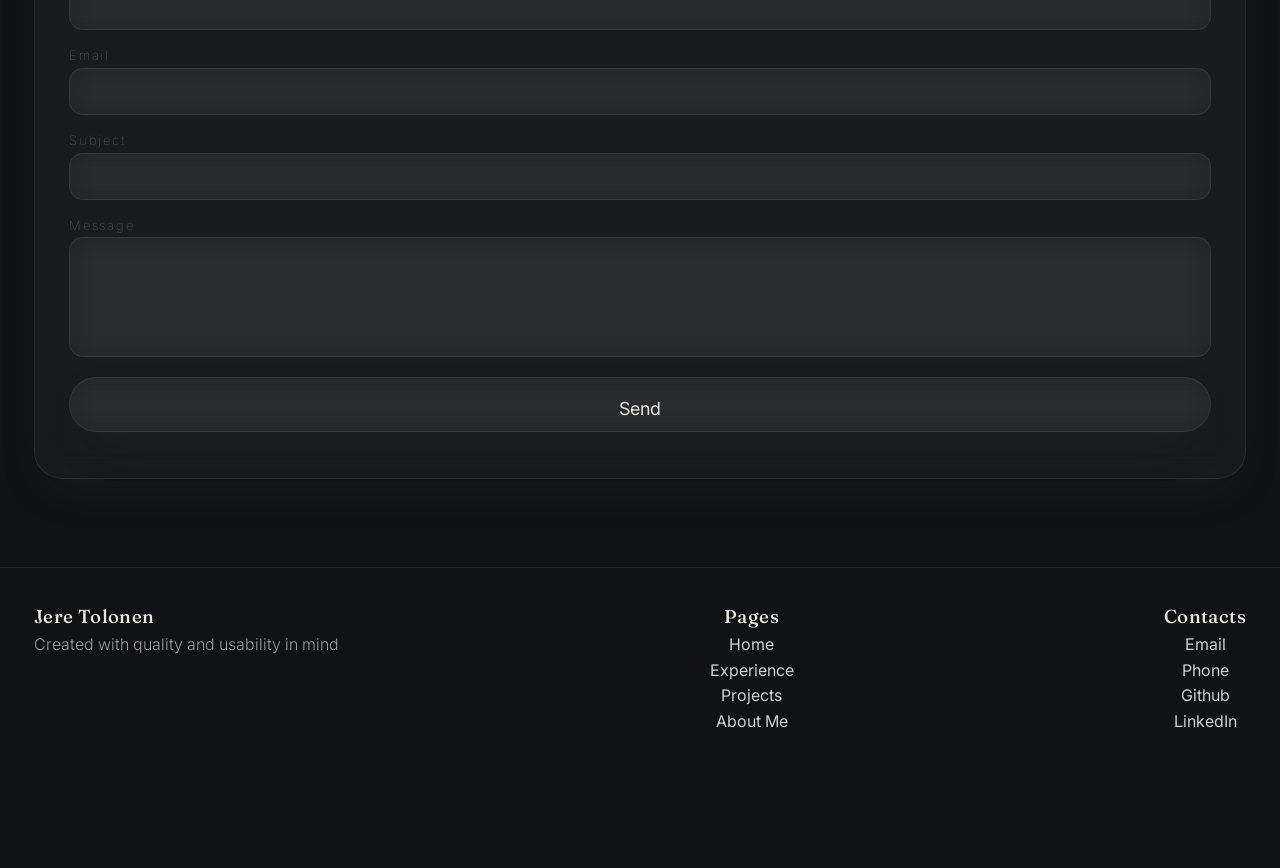
==== commit 88a88f9e: "theme change" ====
--- a/index.html
+++ b/index.html
@@ -27,7 +27,7 @@
             </div>
             <div class="nav-left-content asc g15 row">
                 <img src="assets/icons/icon_toLight.svg" alt="theme" id="btnThemeChange" class="asc">
-                <a href="#" class="main-btn tab-hide">Contact</a>
+                <a href="index.html#contact" class="main-btn tab-hide">Contact</a>
             </div>
         </div>
         <div id="mobNav" style="display: none;padding-inline: 15px;" class="col doNotClose">
@@ -93,6 +93,80 @@
                 My Skills
             </h2>
             <a href="projects.html" class="main-btn fs22">Examples</a>
+        </div>
+    </div>
+    <div class="row jcc">
+        <div class="max1600 w100 general-padding">
+            <h2>Programming</h2>
+            <div class="row jcsb g50 mob-view-1">
+
+                <div class=" h100p col container-no-p container-skill w100 h100 jcc aic click-hover general-padding">
+                    <h4>HTML</h4>
+                </div>
+
+                <div class=" h100p col container-no-p container-skill w100 h100 jcc aic click-hover general-padding">
+                    <h4>CSS</h4>
+                </div>
+
+                <div class=" h100p col container-no-p container-skill w100 h100 jcc aic click-hover general-padding">
+                    <h4>JS</h4>
+                </div>
+
+                <div class=" h100p col container-no-p container-skill w100 h100 jcc aic click-hover general-padding">
+                    <h4>C#</h4>
+                </div>
+
+                <div class=" h100p col container-no-p container-skill w100 h100 jcc aic click-hover general-padding">
+                    <h4>PHP</h4>
+                </div>
+
+                <div class=" h100p col container-no-p container-skill w100 h100 jcc aic click-hover general-padding">
+                    <h4>Lua</h4>
+                </div>
+            </div>
+            <br>
+            <div class="row jcsb g50 mob-view-1">
+
+                <div class=" h100p col container-no-p container-skill w100 h100 jcc aic click-hover general-padding">
+                    <h4>Python</h4>
+                </div>
+            </div>
+            <br>
+            <h2>Programming Framework/libraries</h2>
+            <div class="row jcsb g50 mob-view-1">
+
+                <div class=" h100p col container-no-p container-skill w100 h100 jcc aic click-hover general-padding">
+                    <h4>ExpressJS</h4>
+                </div>
+
+                <div class=" h100p col container-no-p container-skill w100 h100 jcc aic click-hover general-padding">
+                    <h4>React</h4>
+                </div>
+            </div>
+            <br>
+            <h2>Databases</h2>
+            <div class="row jcsb g50 mob-view-1">
+                <div class=" h100p col container-no-p container-skill w100 h100 jcc aic click-hover general-padding">
+                    <h4>PostgressSQL</h4>
+                </div>
+
+                <div class=" h100p col container-no-p container-skill w100 h100 jcc aic click-hover general-padding">
+                    <h4>MySQL</h4>
+                </div>
+            </div>
+            <br>
+            <h2>Others</h2>
+            <div class="row jcsb g50 mob-view-1">
+                <div class=" h100p col container-no-p container-skill w100 h100 jcc aic click-hover general-padding">
+                    <h4>GIT</h4>
+                </div>
+                <div class=" h100p col container-no-p container-skill w100 h100 jcc aic click-hover general-padding">
+                    <h4>Docker</h4>
+                </div>
+                <div class=" h100p col container-no-p container-skill w100 h100 jcc aic click-hover general-padding">
+                    <h4>Local LLM integrations</h4>
+                </div>
+            </div>
         </div>
     </div>
     <div class="row jcc">
--- a/assets/css/style.css
+++ b/assets/css/style.css
@@ -152,6 +152,7 @@
 .h500p {height: 500px;}
 .h400p {height: 400px;}
 .h300p {height: 300px;}
+.h100p {height: 100px;}
 .h32p {height: 32px;}
 .m-h600p {min-height: 600px;}
 .m-h350p {min-height: 350px;}
@@ -317,6 +318,10 @@
     border-radius: 28px;
     box-shadow: var(--shadow-ambient);
     transition: border-color .4s ease, box-shadow .4s ease, transform .4s cubic-bezier(.2,.8,.2,1), background .4s ease;
+}
+.container-skill {
+    background: var(--glass-bg-skill) !important;
+    border: var(--glass-border-strong) 1px solid !important;
 }
 .img-wrapper {
     width: 100%;
--- a/assets/css/dark.css
+++ b/assets/css/dark.css
@@ -7,6 +7,7 @@
 
     /* surfaces / glass */
     --glass-bg: rgba(255,255,255,0.04);
+    --glass-bg-skill: rgba(88, 166, 255, 0.08);
     --glass-bg-strong: rgba(255,255,255,0.06);
     --glass-border: rgba(255,255,255,0.08);
     --glass-border-strong: rgba(255,255,255,0.12);
@@ -35,7 +36,7 @@
     --dark-gray: rgba(0,0,0,0.32);
 
     /* shadows */
-    --shadow-ambient: 0 18px 48px -18px rgba(0,0,0,0.45);
+    --shadow-ambient: 0 18px 48px -18px rgba(64, 64, 64, 0.25);
     --shadow-soft: 0 8px 24px -12px rgba(0,0,0,0.32);
     --glow-accent1: 0 0 0 1px rgba(130, 175, 201,0.18),
                     0 6px 18px -8px rgba(130, 175, 201, 0.18);
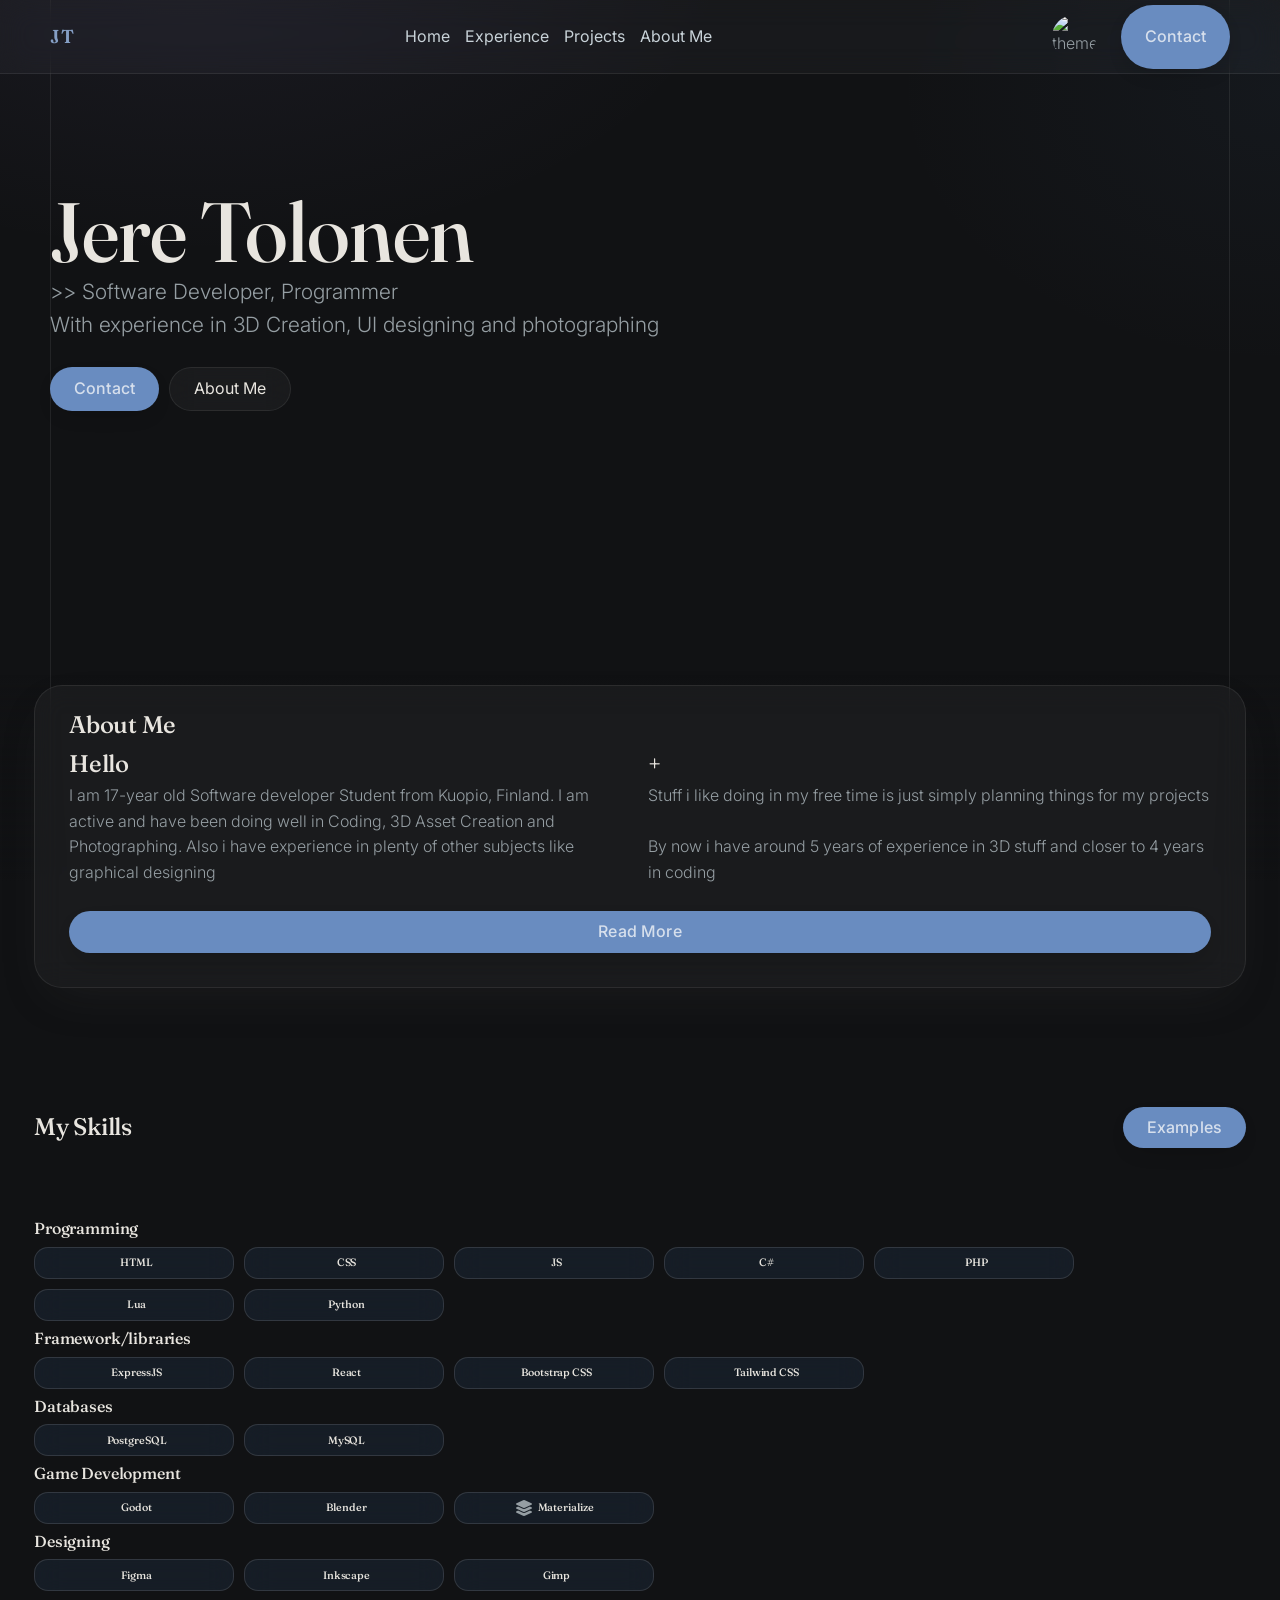
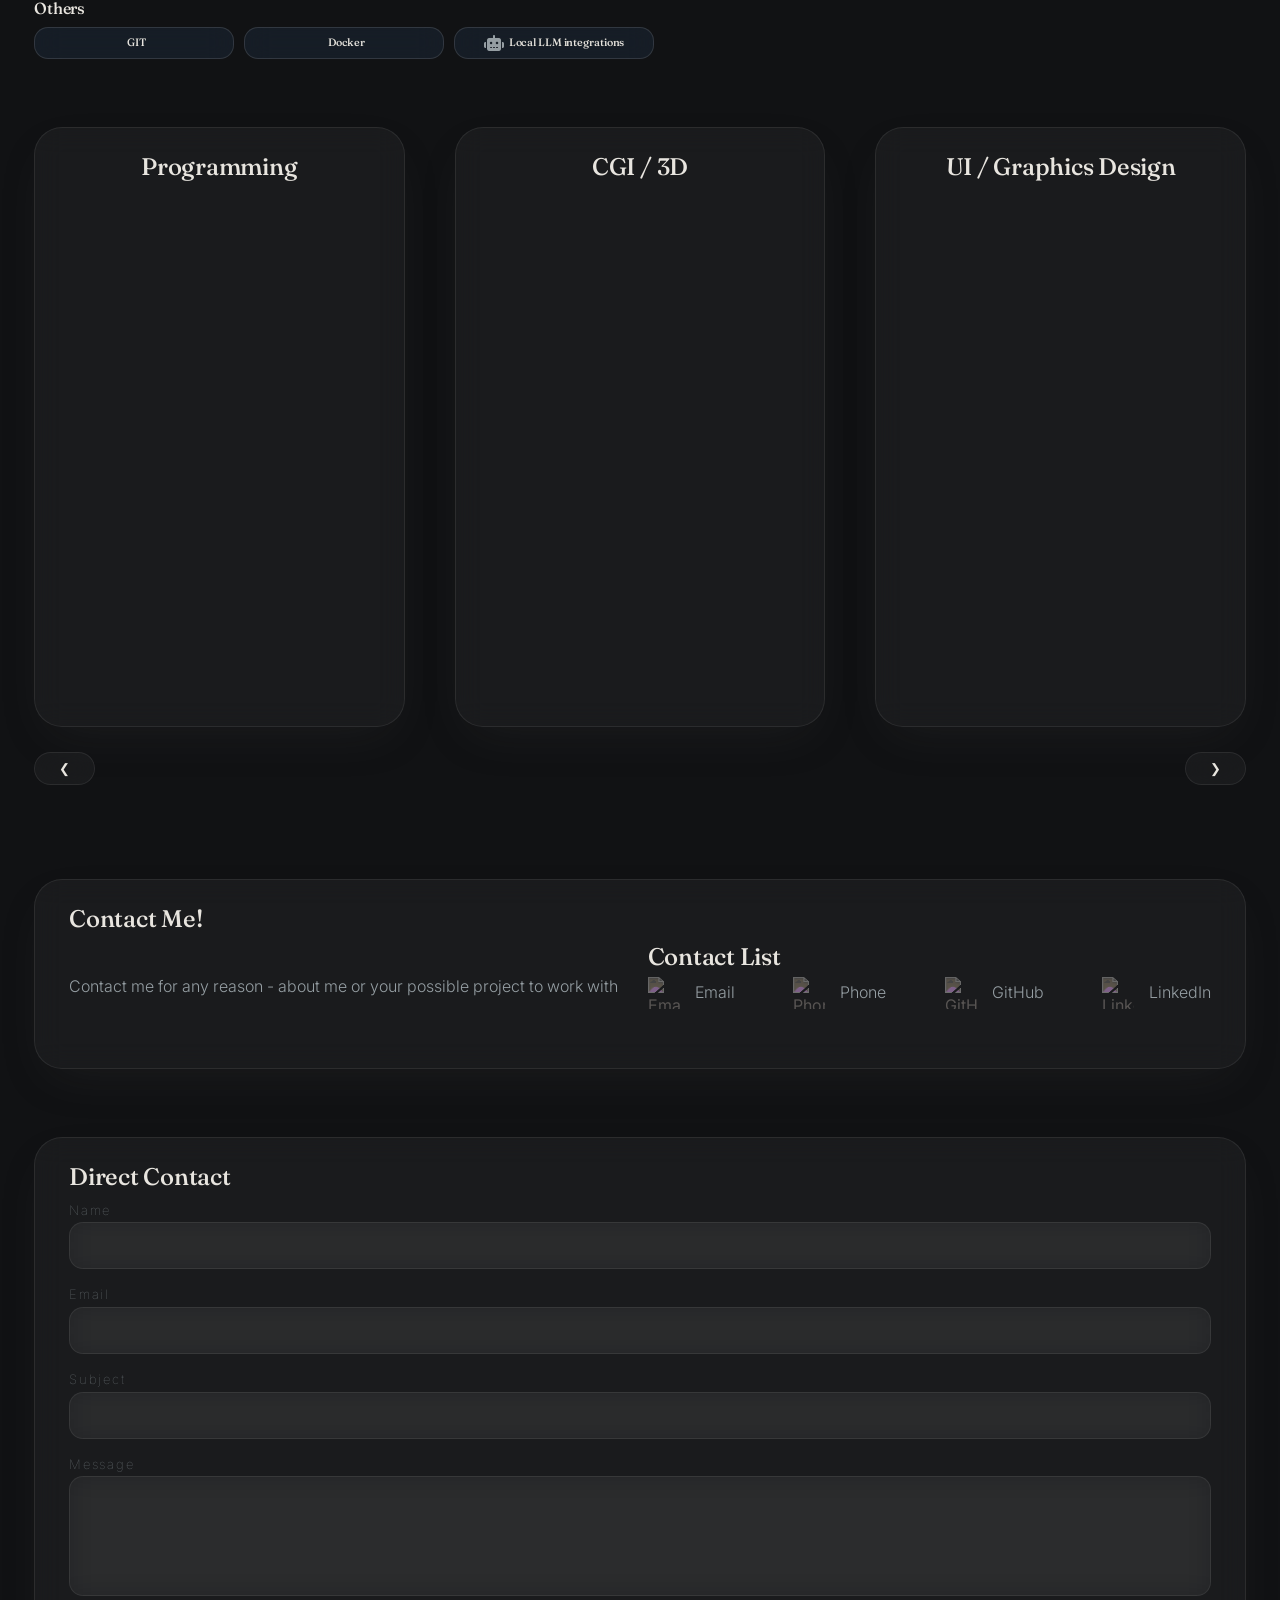
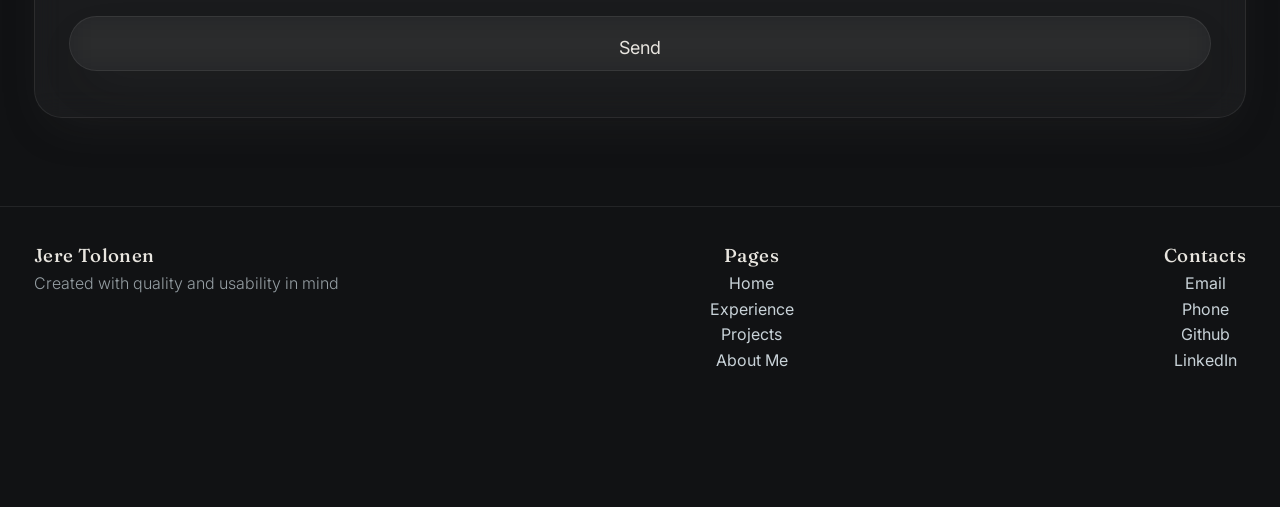
==== commit 4b6ff264: "added skills section" ====
--- a/index.html
+++ b/index.html
@@ -1,13 +1,17 @@
 <!DOCTYPE html>
 <html lang="en">
+
 <head>
     <meta charset="UTF-8">
     <meta name="viewport" content="width=device-width, initial-scale=1.0">
     <title>Home</title>
     <link rel="stylesheet" href="assets/css/style.css">
-    <link rel="stylesheet" href="assets/css/dark.css"  id="stylesheet">
+    <link rel="stylesheet" href="assets/css/dark.css" id="stylesheet">
     <link rel="icon" type="image/x-icon" href="assets/icons/favicon/dark.png" id="favicon">
+    <link rel="stylesheet" href="https://cdn.jsdelivr.net/gh/devicons/devicon@latest/devicon.min.css">
+    <link rel="stylesheet" href="https://cdnjs.cloudflare.com/ajax/libs/font-awesome/6.5.1/css/all.min.css">
 </head>
+
 <body>
     <div class="top-line"></div>
     <div class="top-gradient"></div>
@@ -56,7 +60,7 @@
     <br id="info"><br>
     <div class="row jcc">
         <div class="max1600 row jcsb g50 general-padding">
-            <div class="m-h350p col container w100 h100 jcsb general-padding">
+            <div class="m-h3h50p col container w100 h100 jcsb general-padding">
                 <div class="col">
                     <h2>About Me</h2>
                     <div class="row w100 jcsb mob-view-1 g15">
@@ -64,7 +68,7 @@
                             <h2>Hello</h2>
                             <p class="fs22">
                                 I am 17-year old Software developer Student from Kuopio, Finland.
-                                I am active and have been doing well in Coding, 3D Asset Creation and Photographing. 
+                                I am active and have been doing well in Coding, 3D Asset Creation and Photographing.
                                 Also i have experience in plenty of other subjects like graphical designing
                                 <br><br>
                             </p>
@@ -95,80 +99,134 @@
             <a href="projects.html" class="main-btn fs22">Examples</a>
         </div>
     </div>
-    <div class="row jcc">
-        <div class="max1600 w100 general-padding">
-            <h2>Programming</h2>
-            <div class="row jcsb g50 mob-view-1">
-
-                <div class=" h100p col container-no-p container-skill w100 h100 jcc aic click-hover general-padding">
-                    <h4>HTML</h4>
-                </div>
-
-                <div class=" h100p col container-no-p container-skill w100 h100 jcc aic click-hover general-padding">
-                    <h4>CSS</h4>
-                </div>
-
-                <div class=" h100p col container-no-p container-skill w100 h100 jcc aic click-hover general-padding">
-                    <h4>JS</h4>
-                </div>
-
-                <div class=" h100p col container-no-p container-skill w100 h100 jcc aic click-hover general-padding">
-                    <h4>C#</h4>
-                </div>
-
-                <div class=" h100p col container-no-p container-skill w100 h100 jcc aic click-hover general-padding">
-                    <h4>PHP</h4>
-                </div>
-
-                <div class=" h100p col container-no-p container-skill w100 h100 jcc aic click-hover general-padding">
-                    <h4>Lua</h4>
-                </div>
-            </div>
-            <br>
-            <div class="row jcsb g50 mob-view-1">
-
-                <div class=" h100p col container-no-p container-skill w100 h100 jcc aic click-hover general-padding">
-                    <h4>Python</h4>
-                </div>
-            </div>
-            <br>
-            <h2>Programming Framework/libraries</h2>
-            <div class="row jcsb g50 mob-view-1">
-
-                <div class=" h100p col container-no-p container-skill w100 h100 jcc aic click-hover general-padding">
-                    <h4>ExpressJS</h4>
-                </div>
-
-                <div class=" h100p col container-no-p container-skill w100 h100 jcc aic click-hover general-padding">
-                    <h4>React</h4>
-                </div>
-            </div>
-            <br>
-            <h2>Databases</h2>
-            <div class="row jcsb g50 mob-view-1">
-                <div class=" h100p col container-no-p container-skill w100 h100 jcc aic click-hover general-padding">
-                    <h4>PostgressSQL</h4>
-                </div>
-
-                <div class=" h100p col container-no-p container-skill w100 h100 jcc aic click-hover general-padding">
-                    <h4>MySQL</h4>
-                </div>
-            </div>
-            <br>
-            <h2>Others</h2>
-            <div class="row jcsb g50 mob-view-1">
-                <div class=" h100p col container-no-p container-skill w100 h100 jcc aic click-hover general-padding">
-                    <h4>GIT</h4>
-                </div>
-                <div class=" h100p col container-no-p container-skill w100 h100 jcc aic click-hover general-padding">
-                    <h4>Docker</h4>
-                </div>
-                <div class=" h100p col container-no-p container-skill w100 h100 jcc aic click-hover general-padding">
-                    <h4>Local LLM integrations</h4>
-                </div>
-            </div>
-        </div>
-    </div>
+
+    <div class="row jcc">
+    <div class="max1600 w10 general-padding col g5" id="skills">
+        <h4>Programming</h4>
+        <div class="row g10 skillsContent">
+
+            <div class="row g5 container-no-p container-skill jcc aic click-hover">
+                <i class="devicon-html5-plain colored"></i>
+                <h6>HTML</h6>
+            </div>
+
+            <div class="row g5 container-no-p container-skill jcc aic click-hover">
+                <i class="devicon-css3-plain colored"></i>
+                <h6>CSS</h6>
+            </div>
+
+            <div class="row g5 container-no-p container-skill jcc aic click-hover">
+                <i class="devicon-javascript-plain colored"></i>
+                <h6>JS</h6>
+            </div>
+
+            <div class="row g5 container-no-p container-skill jcc aic click-hover">
+                <i class="devicon-csharp-plain colored"></i>
+                <h6>C#</h6>
+            </div>
+
+            <div class="row g5 container-no-p container-skill jcc aic click-hover">
+                <i class="devicon-php-plain colored"></i>
+                <h6>PHP</h6>
+            </div>
+
+            <div class="row g5 container-no-p container-skill jcc aic click-hover">
+                <i class="devicon-lua-plain colored"></i>
+                <h6>Lua</h6>
+            </div>
+
+            <div class="row g5 container-no-p container-skill jcc aic click-hover">
+                <i class="devicon-python-plain colored"></i>
+                <h6>Python</h6>
+            </div>
+        </div>
+
+        <h4>Framework/libraries</h4>
+        <div class="row g10 skillsContent">
+
+            <div class="row g5 container-no-p container-skill jcc aic click-hover">
+                <i class="devicon-express-original"></i>
+                <h6>ExpressJS</h6>
+            </div>
+
+            <div class="row g5 container-no-p container-skill jcc aic click-hover">
+                <i class="devicon-react-original colored"></i>
+                <h6>React</h6>
+            </div>
+
+            <div class="row g5 container-no-p container-skill jcc aic click-hover">
+                <i class="devicon-bootstrap-plain colored"></i>
+                <h6>Bootstrap CSS</h6>
+            </div>
+
+            <div class="row g5 container-no-p container-skill jcc aic click-hover">
+                <i class="devicon-tailwindcss-plain colored"></i>
+                <h6>Tailwind CSS</h6>
+            </div>
+        </div>
+
+        <h4>Databases</h4>
+        <div class="row g10 skillsContent">
+            <div class="row g5 container-no-p container-skill jcc aic click-hover">
+                <i class="devicon-postgresql-plain colored"></i>
+                <h6>PostgreSQL</h6>
+            </div>
+
+            <div class="row g5 container-no-p container-skill jcc aic click-hover">
+                <i class="devicon-mysql-plain colored"></i>
+                <h6>MySQL</h6>
+            </div>
+        </div>
+
+        <h4>Game Development</h4>
+        <div class="row g10 skillsContent">
+            <div class="row g5 container-no-p container-skill jcc aic click-hover">
+                <i class="devicon-godot-plain colored"></i>
+                <h6>Godot</h6>
+            </div>
+            <div class="row g5 container-no-p container-skill jcc aic click-hover">
+                <i class="devicon-blender-original colored"></i>
+                <h6>Blender</h6>
+            </div>
+            <div class="row g5 container-no-p container-skill jcc aic click-hover">
+                <i class="fa-solid fa-layer-group"></i>
+                <h6>Materialize</h6>
+            </div>
+        </div>
+
+        <h4>Designing</h4>
+        <div class="row g10 skillsContent">
+            <div class="row g5 container-no-p container-skill jcc aic click-hover">
+                <i class="devicon-figma-plain colored"></i>
+                <h6>Figma</h6>
+            </div>
+            <div class="row g5 container-no-p container-skill jcc aic click-hover">
+                <i class="devicon-inkscape-plain colored"></i>
+                <h6>Inkscape</h6>
+            </div>
+            <div class="row g5 container-no-p container-skill jcc aic click-hover">
+                <i class="devicon-gimp-plain colored"></i>
+                <h6>Gimp</h6>
+            </div>
+        </div>
+
+        <h4>Others</h4>
+        <div class="row g10 skillsContent">
+            <div class="row g5 container-no-p container-skill jcc aic click-hover">
+                <i class="devicon-git-plain colored"></i>
+                <h6>GIT</h6>
+            </div>
+            <div class="row g5 container-no-p container-skill jcc aic click-hover">
+                <i class="devicon-docker-plain colored"></i>
+                <h6>Docker</h6>
+            </div>
+            <div class="row g5 container-no-p container-skill jcc aic click-hover">
+                <i class="fa-solid fa-robot"></i>
+                <h6>Local LLM integrations</h6>
+            </div>
+        </div>
+    </div>
+</div>
     <div class="row jcc">
         <div class="max1600 w100 general-padding">
 
@@ -212,11 +270,11 @@
 
         </div>
     </div>
-    <script src="assets/js/skill_caroucel.js"></script>
+    <script src="assets/js/skill-caroucel.js"></script>
     <br>
     <div class="row jcc" id="contact">
         <div class="max1600 row jcsb g50 general-padding">
-            <div class="m-h100p col container w100 h100 jcsb general-padding">
+            <div class="m-h50p col container w100 h100 jcsb general-padding">
                 <div class="col">
                     <h2>Contact Me!</h2>
                     <div class="row w100 aic jcsb mob-view-1 g15">
@@ -227,12 +285,32 @@
                         </div>
                         <div class="col w100">
                             <h2>Contact List</h2>
-                            <p class="fs22 row g10 mob-flex-wrap">
-                                <a href="mailto:tolonenjere0@gmail.com" class="nav-link asc row aic "><img src="assets/icons/contact32.png" alt="Email" class="h32p w32p ico-invert"> Email</a>
-                                <a href="tel:+358401687440" class="nav-link asc row aic "><img src="assets/icons/earth32.png" alt="Phone" class="h32p w32p ico-invert"> Phone</a>
-                                <a href="https://github.com/VisualPlate" class="nav-link asc row aic "><img src="assets/icons/brands-github.svg" alt="GitHub" class="h32p w32p ico-invert"> GitHub</a>
-                                <a href="https://www.linkedin.com/in/jere-tolonen/" class="nav-link asc row aic "><img src="assets/icons/brands-linkedin-in.svg" alt="LinkedIn" class="h32p w32p ico-invert">LinkedIn</a>
-                            </p>
+                            <div class="fs22 row jcsb g15 mob-flex-wrap">
+                                <div class="row jcc aic g15">
+                                    <a href="mailto:tolonenjere0@gmail.com" class="nav-link asc row aic ">
+                                        <img src="assets/icons/contact32.png" alt="Email" class="h32p w32p ico-invert">
+                                    </a>
+                                    <p>Email</p>
+                                </div>
+                                <div class="row jcc aic g15">
+                                    <a href="tel:+358401687440" class="nav-link asc row aic ">
+                                        <img src="assets/icons/earth32.png" alt="Phone" class="h32p w32p ico-invert">
+                                    </a>
+                                    <p>Phone</p>
+                                </div>
+                                <div class="row jcc aic g15">
+                                    <a href="https://github.com/VisualPlate" class="nav-link asc row aic ">
+                                        <img src="assets/icons/brands-github.svg" alt="GitHub" class="h32p w32p ico-invert">
+                                    </a>
+                                    <p>GitHub</p>
+                                </div>
+                                <div class="row jcc aic g15">
+                                    <a href="https://www.linkedin.com/in/jere-tolonen/" class="nav-link asc row aic ">
+                                        <img src="assets/icons/brands-linkedin-in.svg" alt="LinkedIn" class="h32p w32p ico-invert">
+                                    </a>
+                                    <p>LinkedIn</p>
+                                </div>
+                            </div>
                             <br>
                         </div>
                     </div>
@@ -242,7 +320,7 @@
     </div>
     <div class="row jcc">
         <div class="max1600 row jcsb g50 general-padding">
-            <div class="m-h350p col container w100 h100 jcsb general-padding">
+            <div class="m-h3h50p col container w100 h100 jcsb general-padding">
                 <h2>Direct Contact</h2>
                 <div class="col">
                     <form id="contact-form" class="w100">
@@ -257,28 +335,29 @@
                         <textarea name="message" required class="w100"></textarea>
                         <br>
                         <input type="submit" value="Send" class="w100 container col jcc aic" id="btnSubmit">
-                    </form> 
-                    <script type="text/javascript" src="https://cdn.jsdelivr.net/npm/@emailjs/browser@4/dist/email.min.js"></script>
+                    </form>
+                    <script type="text/javascript"
+                        src="https://cdn.jsdelivr.net/npm/@emailjs/browser@4/dist/email.min.js"></script>
                     <script type="text/javascript">
-                        (function() {
+                        (function () {
                             emailjs.init({
-                              publicKey: "Tw5zwqrTEbkOiDViO",
+                                publicKey: "Tw5zwqrTEbkOiDViO",
                             });
                         })();
                     </script>
                     <script type="text/javascript">
-                            window.onload = function() {
-                                document.getElementById('contact-form').addEventListener('submit', function(event) {
-                                    event.preventDefault();
-                                    emailjs.sendForm('service_gihnpk8', 'template_mrg7cyg', this)
-                                        .then(() => {
-                                            console.log('SUCCESS!');
-                                            document.getElementById("btnSubmit").disabled = true
-                                        }, (error) => {
-                                            console.log('FAILED...', error);
-                                        });
-                                });
-                            }
+                        window.onload = function () {
+                            document.getElementById('contact-form').addEventListener('submit', function (event) {
+                                event.preventDefault();
+                                emailjs.sendForm('service_gihnpk8', 'template_mrg7cyg', this)
+                                    .then(() => {
+                                        console.log('SUCCESS!');
+                                        document.getElementById("btnSubmit").disabled = true
+                                    }, (error) => {
+                                        console.log('FAILED...', error);
+                                    });
+                            });
+                        }
                         const curDate = new Date();
                         const dateData = document.getElementById("dateData");
                         dateData.value = curDate;
@@ -315,8 +394,10 @@
         </div>
     </div>
     <div style="height: 100px;">
-        
+
     </div>
     <script src="assets/js/theme.js"></script>
+    <script src="assets/js/skills-dropdown.js"></script>
 </body>
-</html>
+
+</html>
--- a/assets/css/style.css
+++ b/assets/css/style.css
@@ -153,6 +153,7 @@
 .h400p {height: 400px;}
 .h300p {height: 300px;}
 .h100p {height: 100px;}
+.h50p {height: 50px;}
 .h32p {height: 32px;}
 .m-h600p {min-height: 600px;}
 .m-h350p {min-height: 350px;}
@@ -322,6 +323,59 @@
 .container-skill {
     background: var(--glass-bg-skill) !important;
     border: var(--glass-border-strong) 1px solid !important;
+    border-radius: 14px !important;
+    height: 14px !important;
+    padding: 14px 20px !important;
+}
+
+/* ---------- skill dropdown ---------- */
+.skillsContent {
+    display: flex;
+    flex-direction: row;
+    flex-wrap: wrap;
+}
+.skill-dropdown {
+    width: 100%;
+}
+.skill-dropdown-toggle {
+    width: 100%;
+    justify-content: space-between;
+    padding: 14px 20px;
+    border-radius: 14px;
+    border: var(--glass-border) 1px solid;
+    background: var(--glass-bg);
+    backdrop-filter: blur(var(--glass-blur));
+    -webkit-backdrop-filter: blur(var(--glass-blur));
+    color: var(--text-main);
+    font-family: 'Inter', sans-serif;
+    font-size: 15px;
+    font-weight: 500;
+    margin-bottom: 12px;
+    transition: border-color .25s ease, color .25s ease, box-shadow .25s ease;
+}
+.skill-dropdown-toggle:hover {
+    color: var(--accent1-soft);
+    border-color: var(--accent1);
+    box-shadow: var(--glow-accent1);
+}
+.skill-dropdown-arrow {
+    display: inline-flex;
+    margin-left: 12px;
+    transition: transform .3s cubic-bezier(.2,.8,.2,1);
+}
+.skill-dropdown-toggle[aria-expanded="true"] .skill-dropdown-arrow {
+    transform: rotate(180deg);
+}
+.skill-dropdown-content {
+    overflow: hidden;
+    max-height: 0;
+    opacity: 0;
+    margin-bottom: 0;
+    transition: max-height .4s cubic-bezier(.2,.8,.2,1), opacity .3s ease, margin-bottom .4s ease;
+}
+.skill-dropdown-content.open {
+    opacity: 1;
+    margin-bottom: 25px;
 }
 .img-wrapper {
     width: 100%;
@@ -428,6 +482,12 @@
     transform: translateY(0);
     filter: blur(0);
 }
+@media (min-width:768px) {
+    .container-skill {
+        width: 200px;
+        height: 32px !important;
+    }
+}
 
 @media (min-width:1000px) {
     .tab-show {
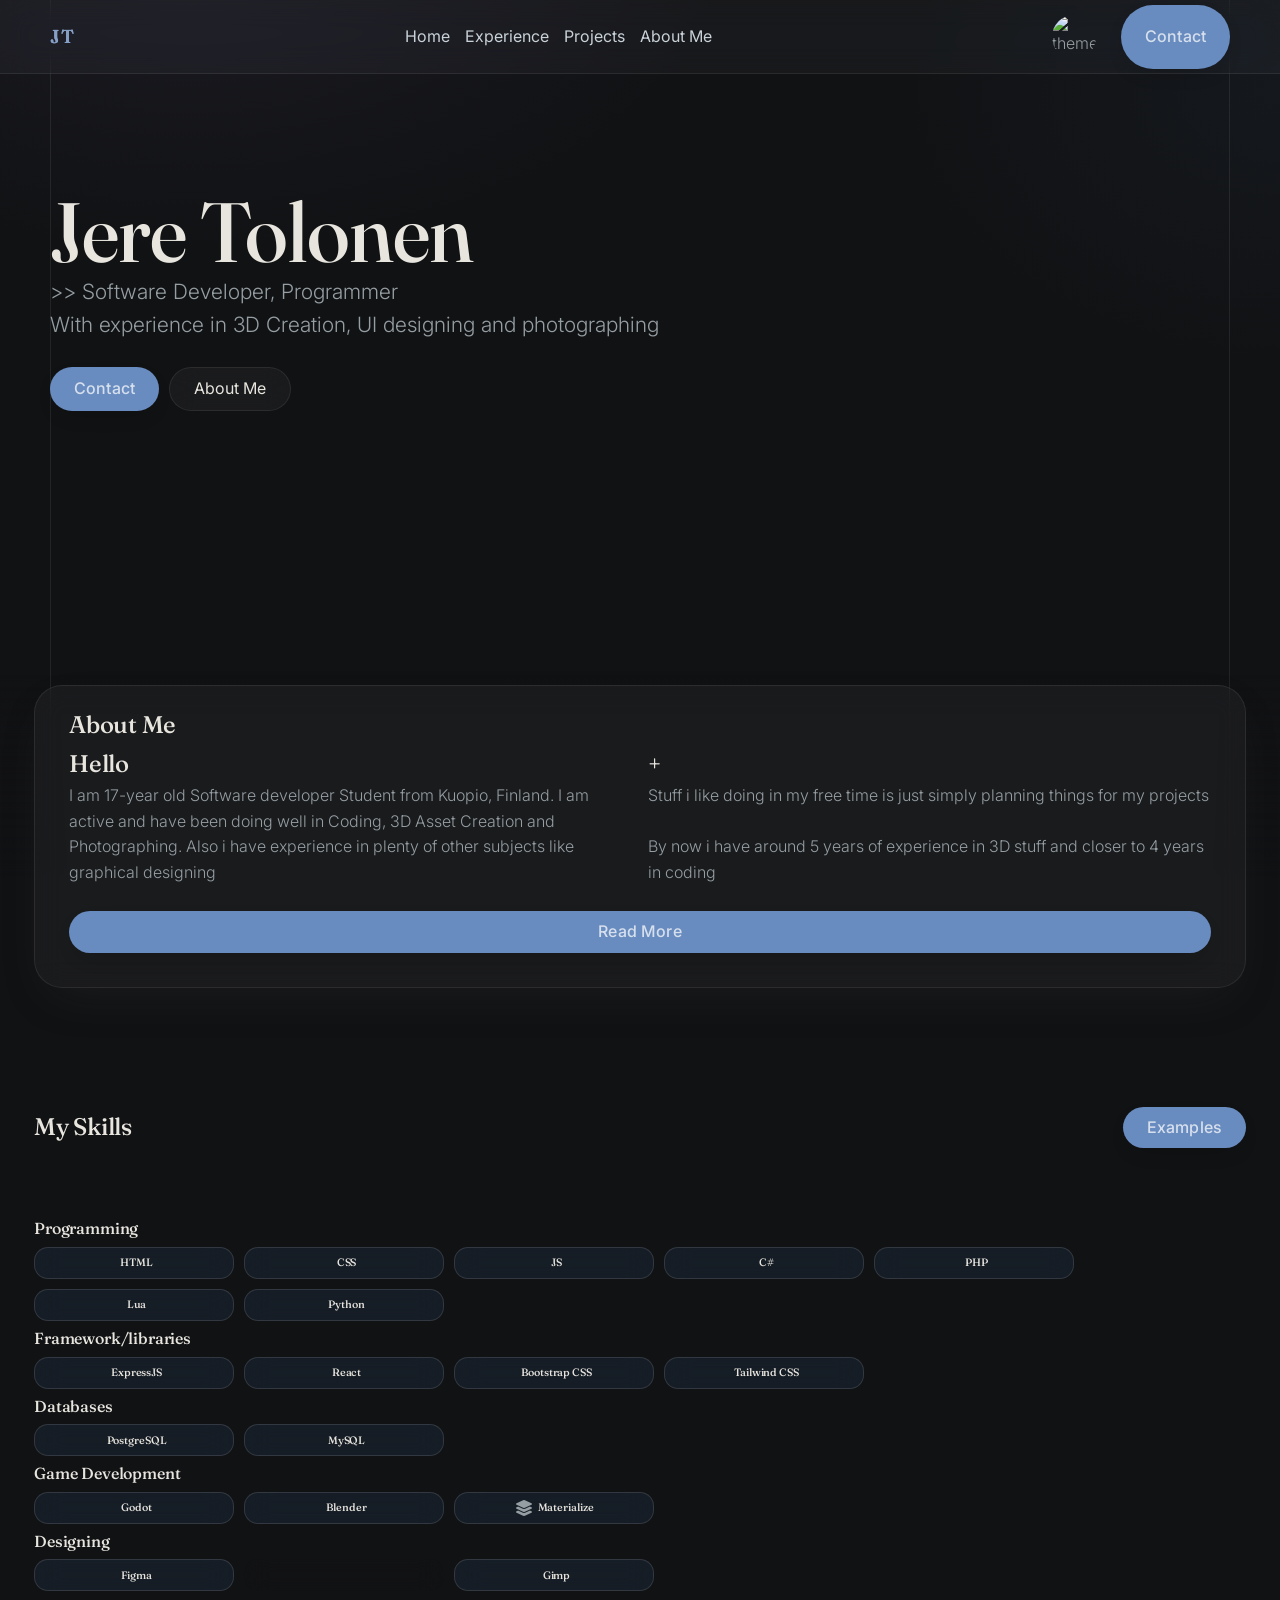
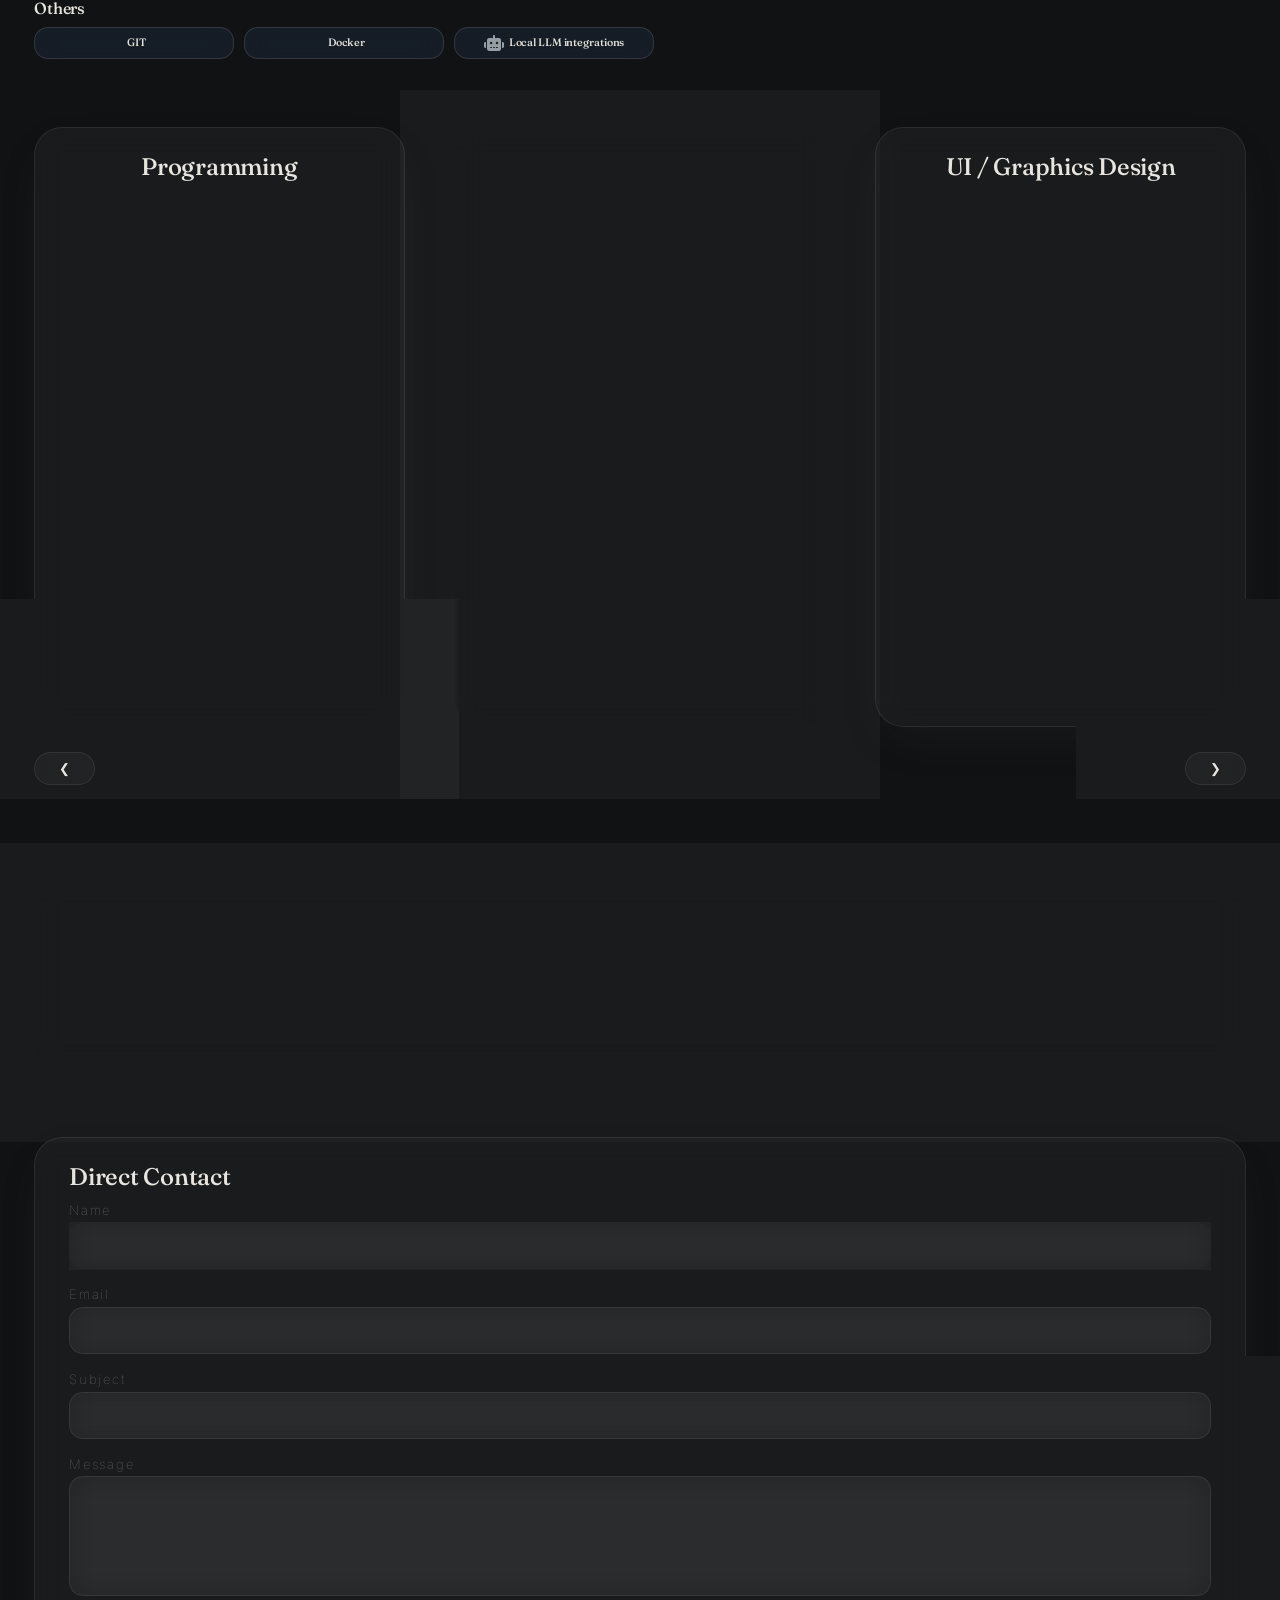
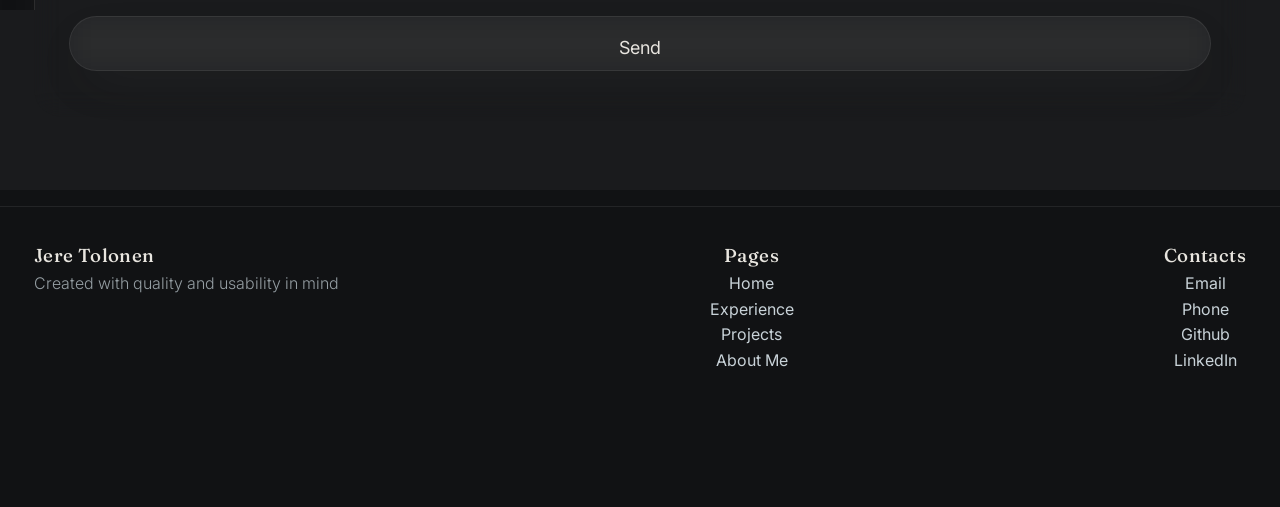
==== commit 19299db9: "added redirect to logo" ====
--- a/index.html
+++ b/index.html
@@ -18,7 +18,7 @@
     <div class="top-nav row jcc doNotClose mob-view-1">
         <div class="max1600 row jcsb margin-1 doNotClose">
             <div class="nav-right-content asc tab-hide">
-                <h3>JT</h3>
+                <h3><a href="index.html#" style="all:inherit;">JT</a></h3>
             </div>
             <div class="tab-show">
                 <button type="button" id="openNav" class="doNotClose">=</button>
--- a/assets/css/style.css
+++ b/assets/css/style.css
@@ -158,7 +158,7 @@
 .m-h600p {min-height: 600px;}
 .m-h350p {min-height: 350px;}
 .m-h150p {min-height: 150px;}
-.m-h100p {min-height: 150px;}
+.m-h100p {min-height: 100px;}
 
 .g5 {gap: 5px;}
 .g10 {gap: 10px;}
@@ -324,7 +324,7 @@
     background: var(--glass-bg-skill) !important;
     border: var(--glass-border-strong) 1px solid !important;
     border-radius: 14px !important;
-    height: 14px !important;
+    height: 14px;
     padding: 14px 20px !important;
 }
 
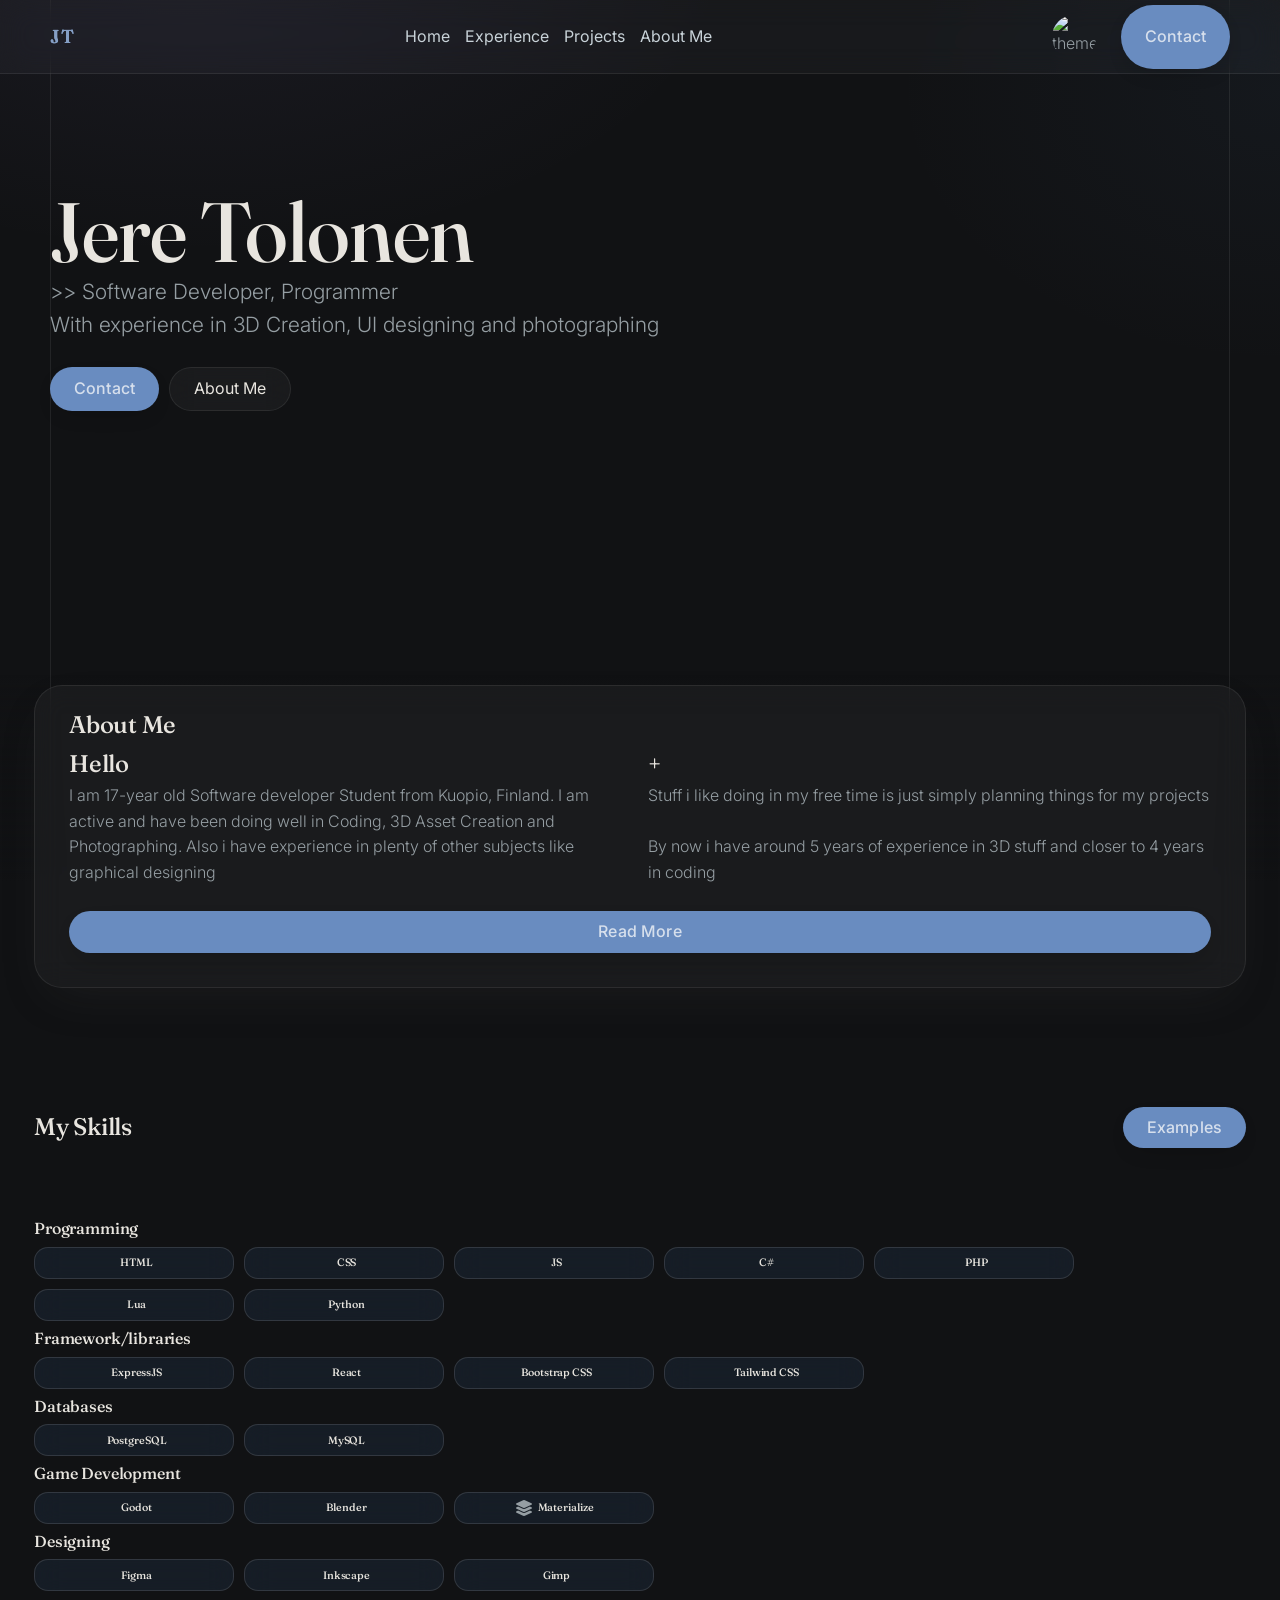
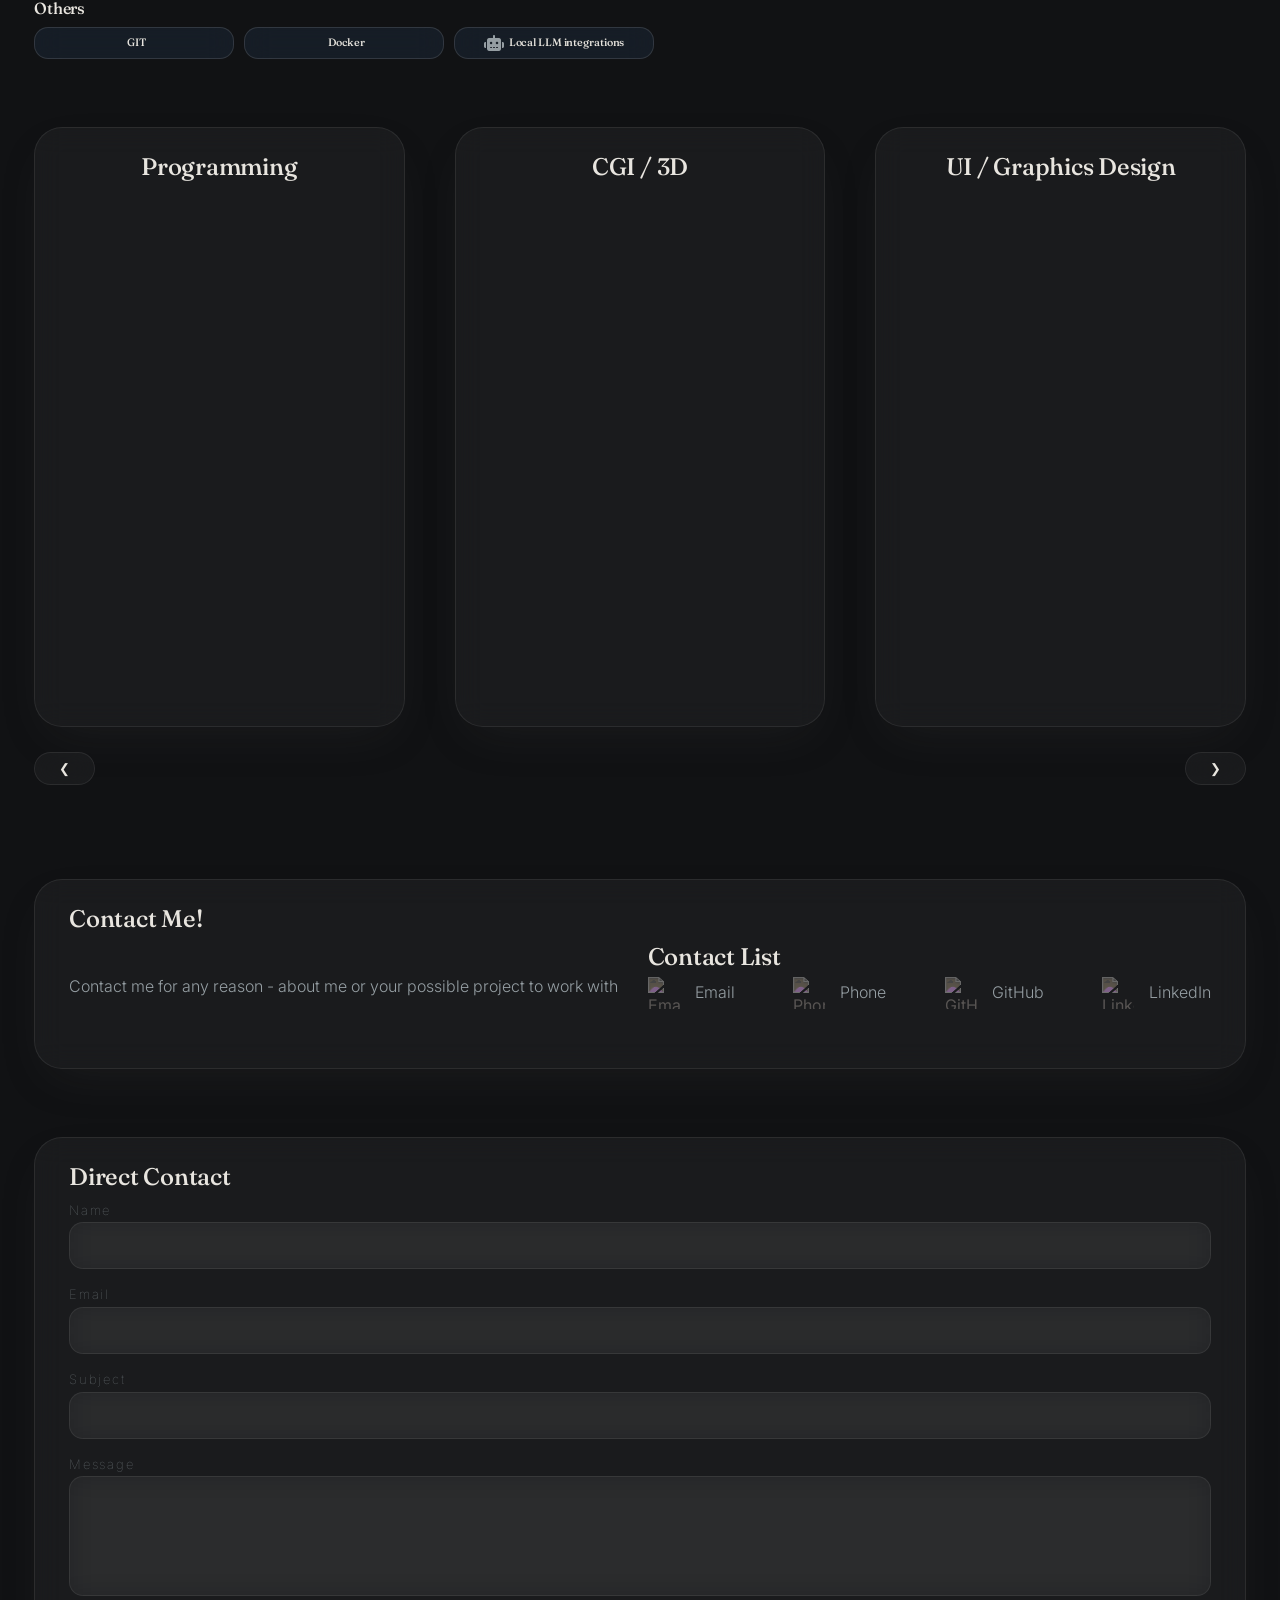
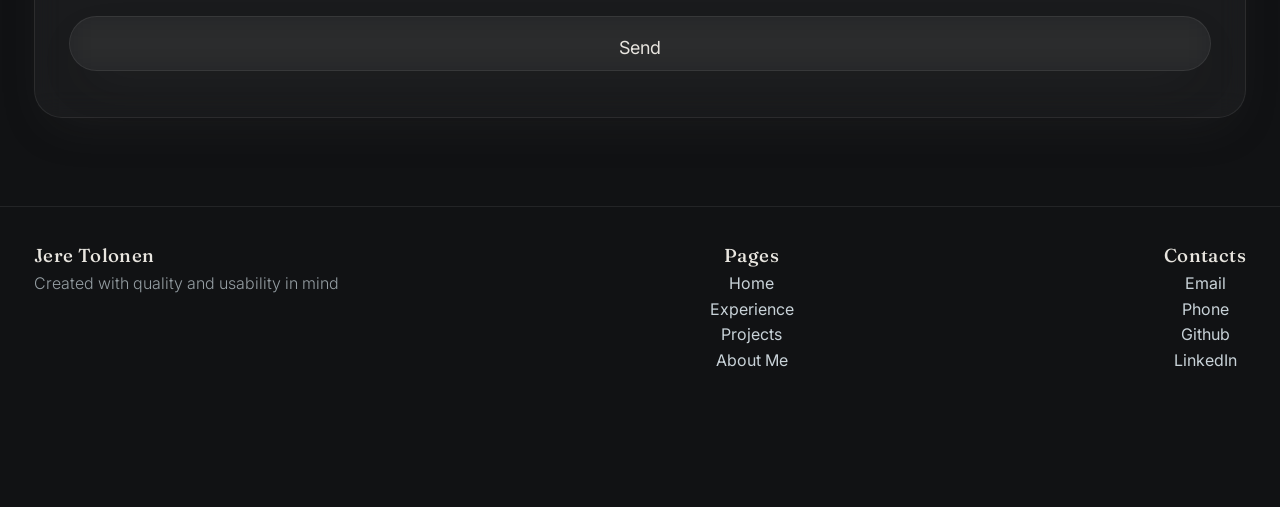
==== commit 5b52b800: "added projects and fixed paths" ====
--- a/index.html
+++ b/index.html
@@ -299,7 +299,7 @@
                                     <p>Phone</p>
                                 </div>
                                 <div class="row jcc aic g15">
-                                    <a href="https://github.com/VisualPlate" class="nav-link asc row aic ">
+                                    <a href="https://github.com/JereTolonen" class="nav-link asc row aic ">
                                         <img src="assets/icons/brands-github.svg" alt="GitHub" class="h32p w32p ico-invert">
                                     </a>
                                     <p>GitHub</p>
@@ -387,7 +387,7 @@
                     <h3>Contacts</h3>
                     <a href="mailto:tolonenjere0@gmail.com" class="nav-link"> Email</a>
                     <a href="tel:+358401687440" class="nav-link"> Phone</a>
-                    <a href="https://github.com/VisualPlate" class="nav-link"> Github</a>
+                    <a href="https://github.com/JereTolonen" class="nav-link"> Github</a>
                     <a href="https://www.linkedin.com/in/jere-tolonen/" class="nav-link"> LinkedIn</a>
                 </div>
             </div>
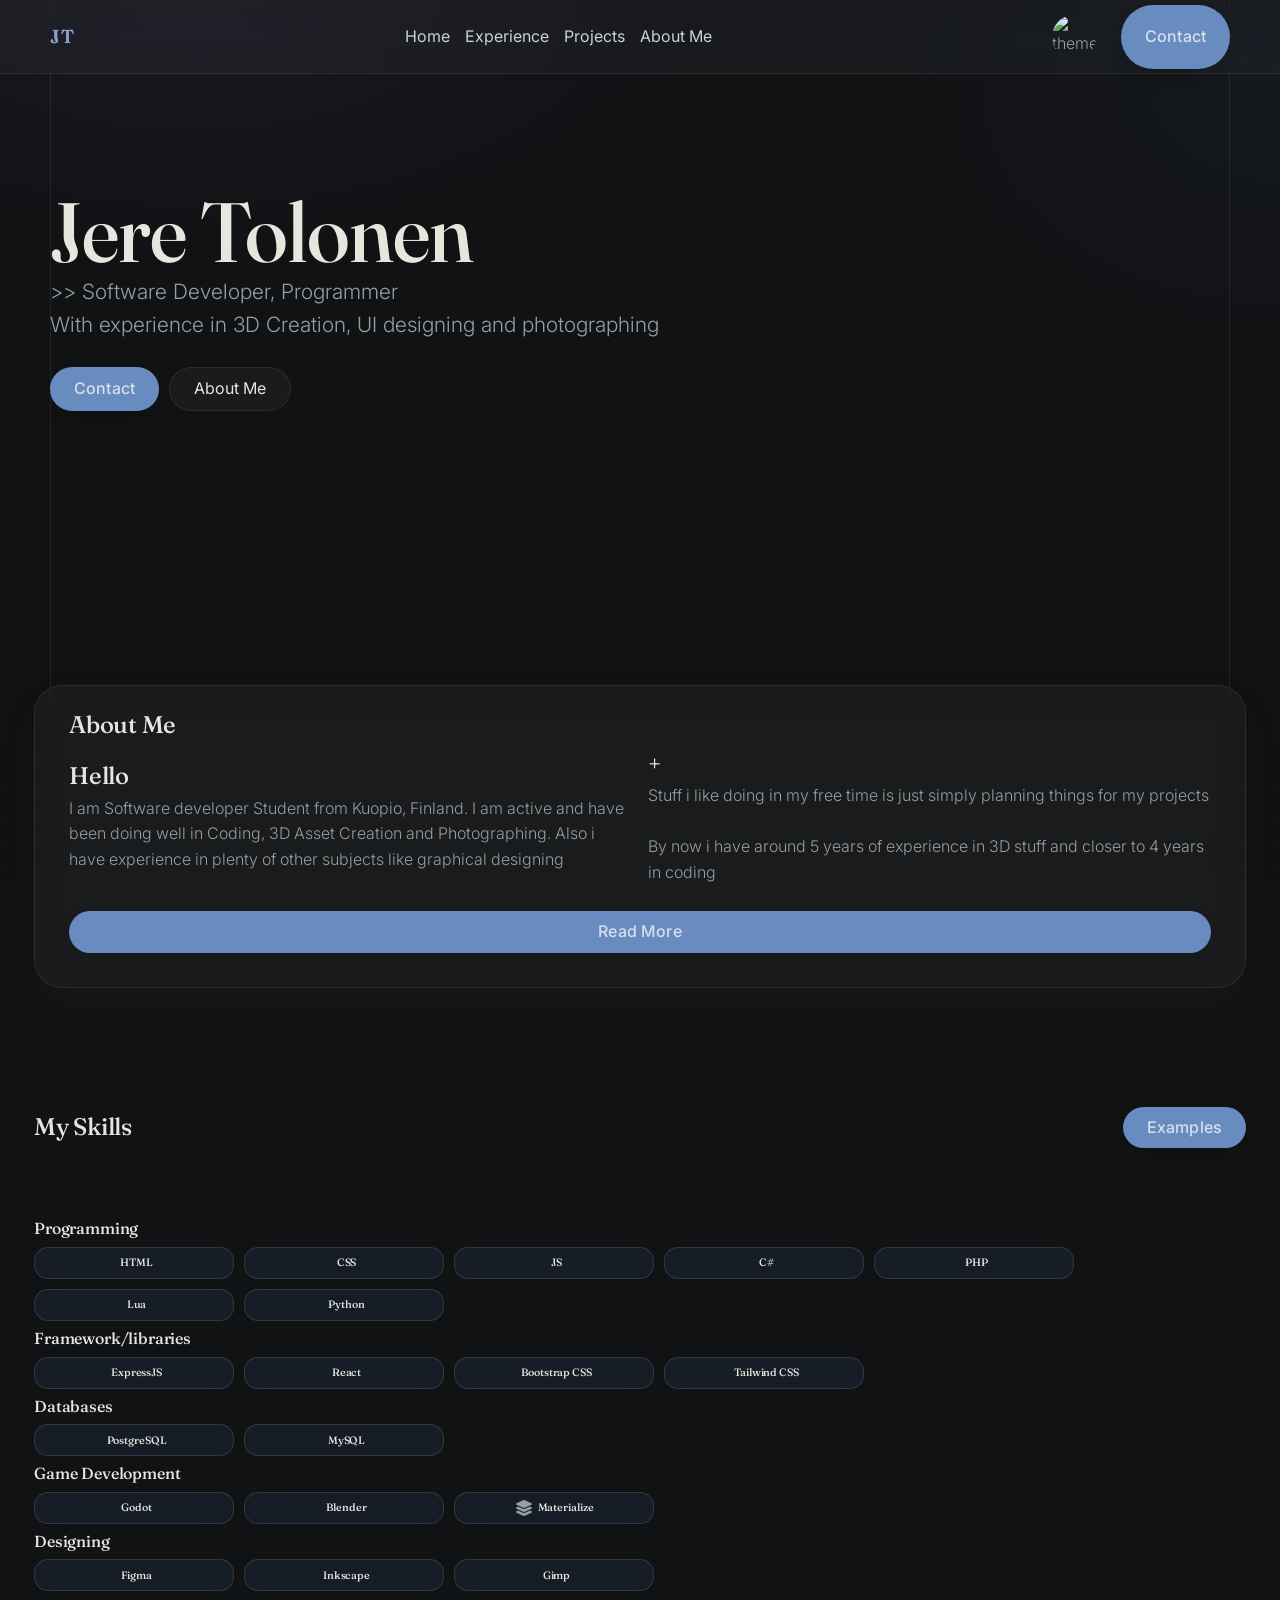
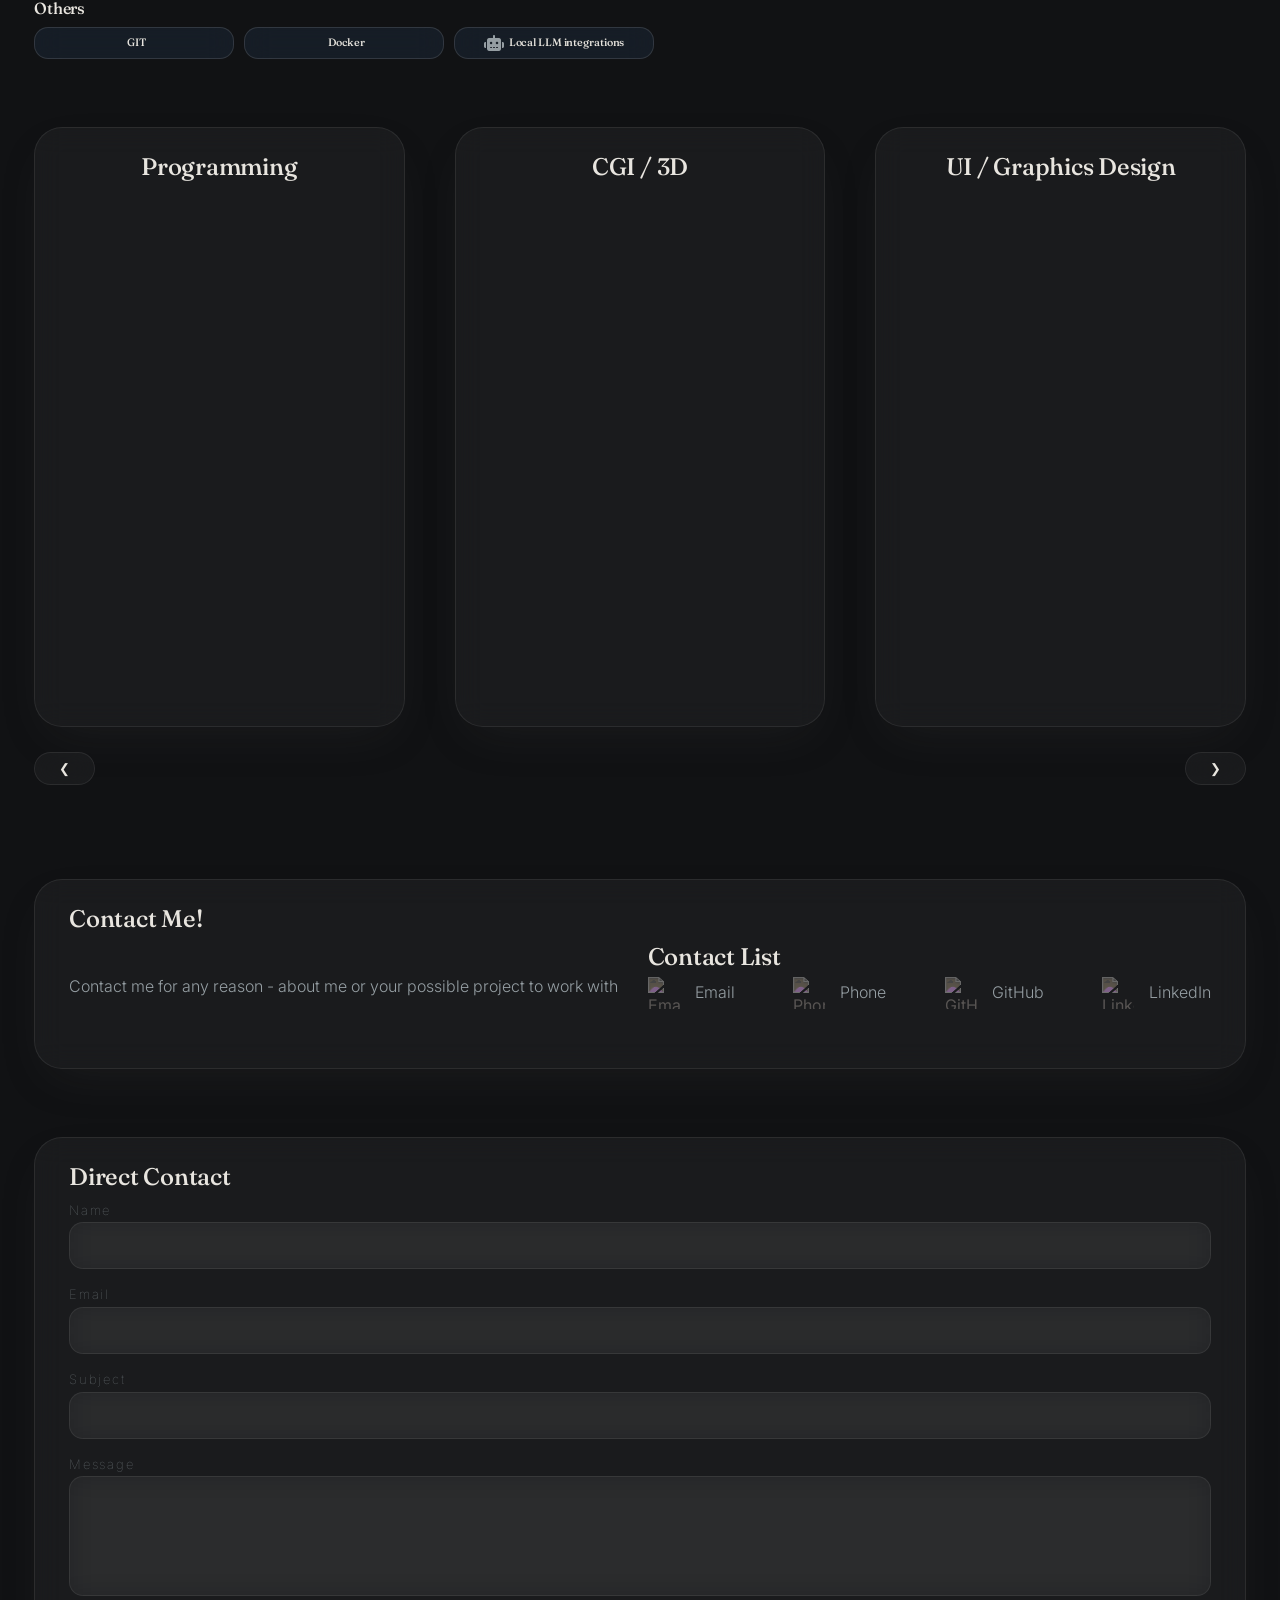
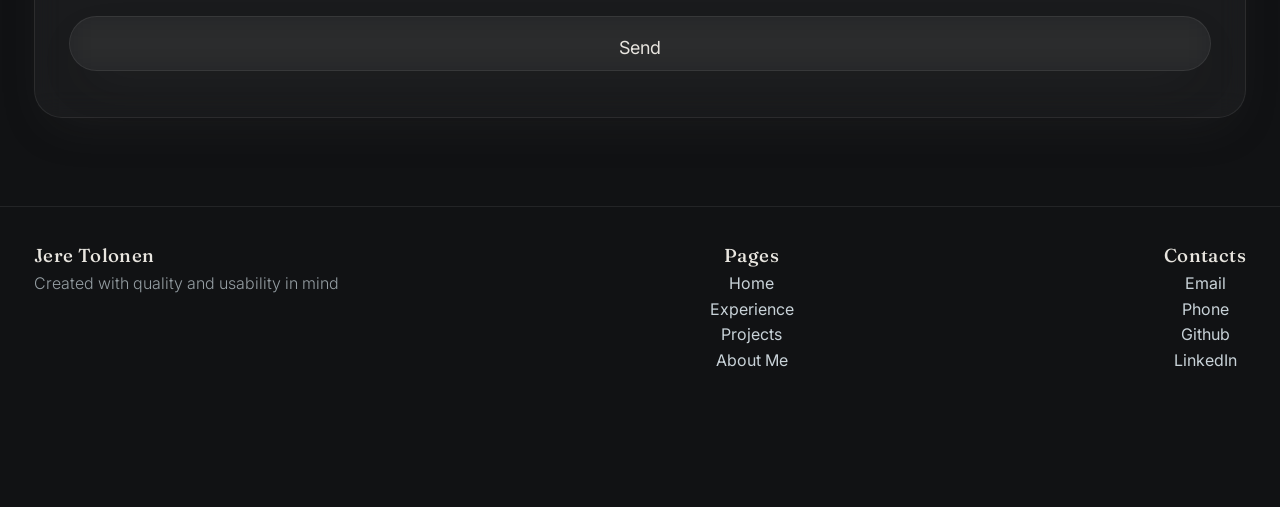
==== commit 954dc78f: "Remove age reference from developer description" ====
--- a/index.html
+++ b/index.html
@@ -67,7 +67,7 @@
                         <div class="col w100 jcc">
                             <h2>Hello</h2>
                             <p class="fs22">
-                                I am 17-year old Software developer Student from Kuopio, Finland.
+                                I am Software developer Student from Kuopio, Finland.
                                 I am active and have been doing well in Coding, 3D Asset Creation and Photographing.
                                 Also i have experience in plenty of other subjects like graphical designing
                                 <br><br>
@@ -400,4 +400,4 @@
     <script src="assets/js/skills-dropdown.js"></script>
 </body>
 
-</html>+</html>
